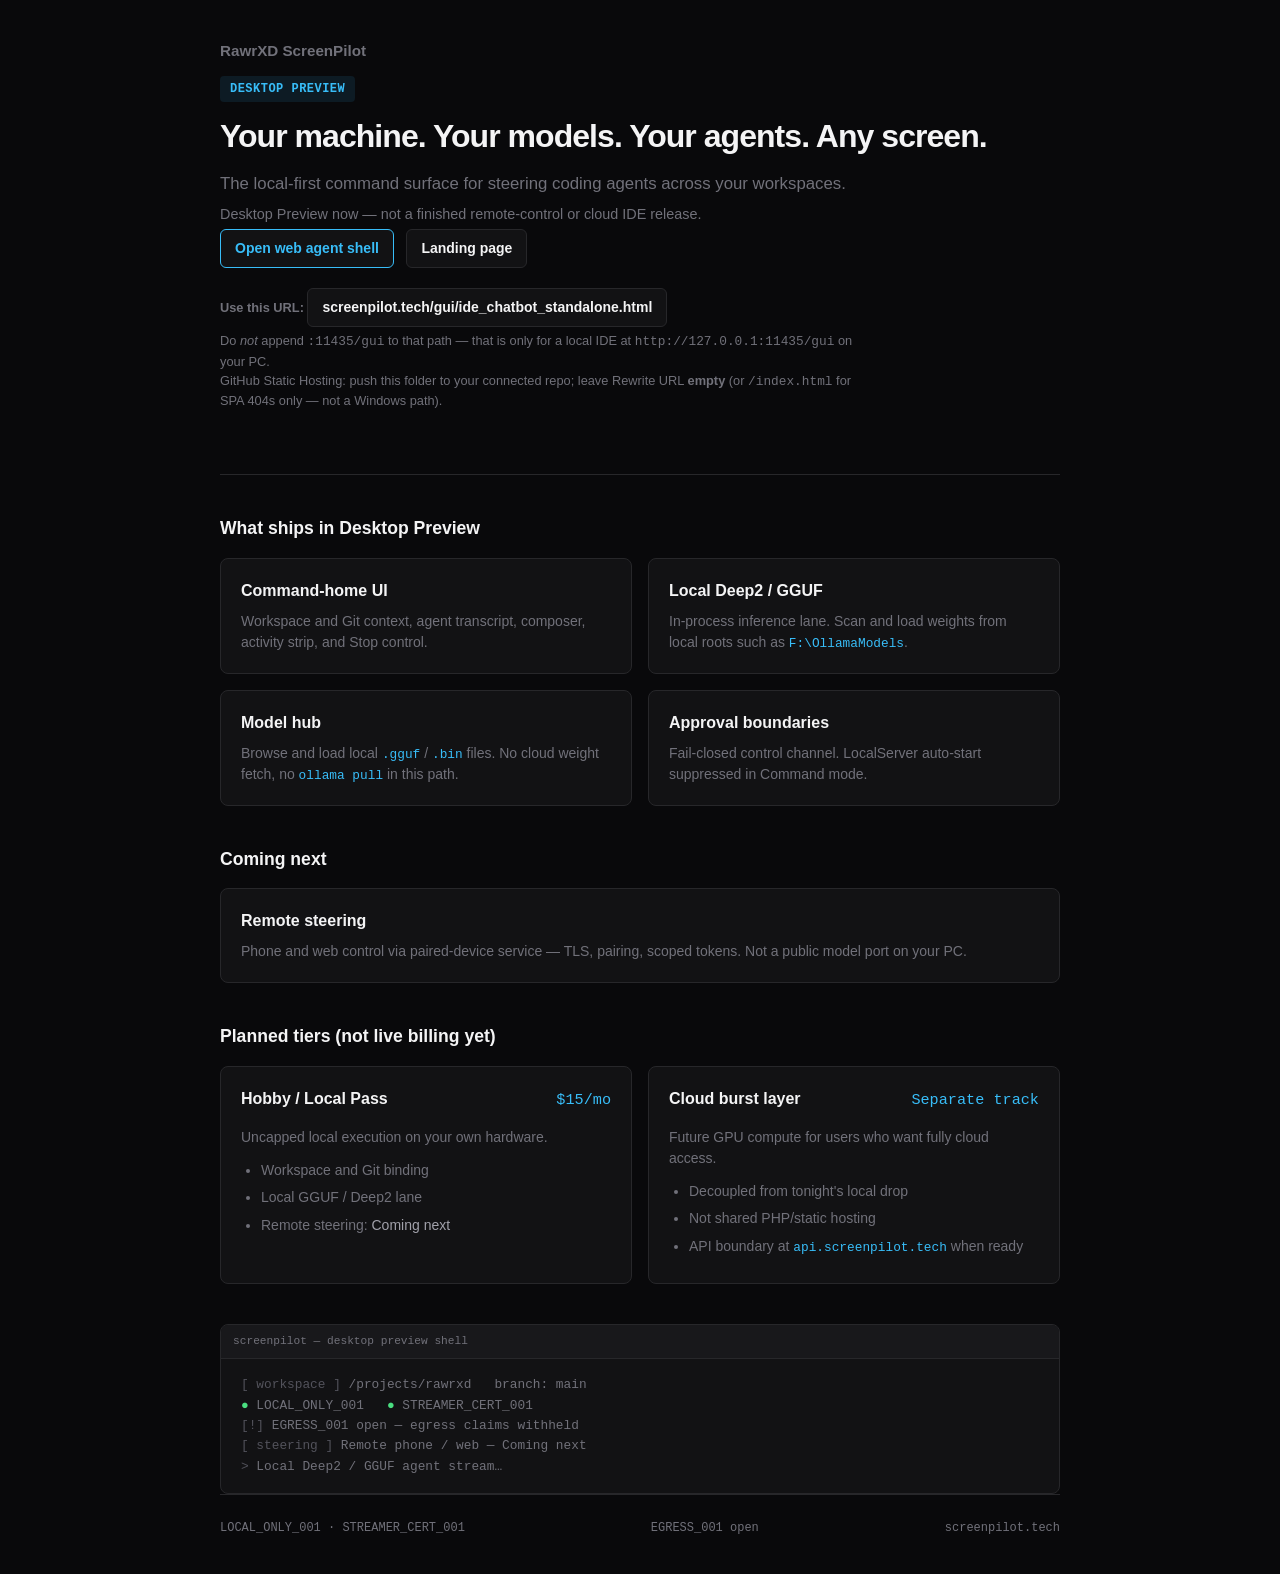
==== index.html @ 057614e7 "Publish ScreenPilot static site for Porkbun GitHub Connect. Includes landing page, gui redirect, hos" ====
<!DOCTYPE html>
<html lang="en">
<head>
    <meta charset="UTF-8">
    <meta name="viewport" content="width=device-width, initial-scale=1.0">
    <title>RawrXD ScreenPilot — Local-First Command Surface</title>
    <style>
        :root {
            --bg: #09090b;
            --surface: #121214;
            --border: #27272a;
            --text: #f4f4f5;
            --muted: #71717a;
            --accent: #38bdf8;
        }
        * { box-sizing: border-box; margin: 0; padding: 0; }
        body {
            background: var(--bg);
            color: var(--text);
            font-family: -apple-system, BlinkMacSystemFont, "Segoe UI", Roboto, sans-serif;
            line-height: 1.5;
            -webkit-font-smoothing: antialiased;
        }
        .container { max-width: 880px; margin: 0 auto; padding: 2.5rem 1.25rem; }
        header { border-bottom: 1px solid var(--border); padding-bottom: 1.5rem; margin-bottom: 2.5rem; }
        .badge {
            display: inline-block;
            background: rgba(56, 189, 248, 0.1);
            color: var(--accent);
            font-size: 0.75rem;
            font-weight: 600;
            padding: 0.25rem 0.625rem;
            border-radius: 4px;
            margin-bottom: 1rem;
            font-family: ui-monospace, monospace;
            letter-spacing: 0.04em;
        }
        .logo { font-size: 0.95rem; font-weight: 600; color: var(--muted); margin-bottom: 0.75rem; }
        h1 {
            font-size: 2rem;
            font-weight: 800;
            letter-spacing: -0.03em;
            line-height: 1.15;
            margin-bottom: 1rem;
        }
        .lead { color: var(--muted); font-size: 1.05rem; max-width: 640px; margin-bottom: 0.5rem; }
        .sub { color: var(--muted); font-size: 0.9rem; max-width: 640px; }
        h2 { font-size: 1.1rem; font-weight: 700; margin-bottom: 1rem; }
        .grid {
            display: grid;
            grid-template-columns: 1fr;
            gap: 1rem;
            margin-bottom: 2.5rem;
        }
        @media (min-width: 600px) { .grid.two { grid-template-columns: 1fr 1fr; } }
        .card {
            background: var(--surface);
            border: 1px solid var(--border);
            border-radius: 8px;
            padding: 1.25rem;
        }
        .card h3 { font-size: 1rem; margin-bottom: 0.5rem; }
        .card p, .card li { font-size: 0.875rem; color: var(--muted); }
        .card ul { margin: 0.75rem 0 0; padding-left: 1.25rem; }
        .card li { margin-bottom: 0.4rem; }
        .card code {
            font-family: ui-monospace, monospace;
            font-size: 0.8rem;
            color: var(--accent);
        }
        .tier-head {
            display: flex;
            justify-content: space-between;
            align-items: baseline;
            margin-bottom: 0.5rem;
        }
        .price { font-family: ui-monospace, monospace; color: var(--accent); font-size: 0.95rem; }
        .preview {
            background: var(--surface);
            border: 1px solid var(--border);
            border-radius: 8px;
            overflow: hidden;
            margin-top: 2rem;
        }
        .preview-bar {
            background: #18181b;
            border-bottom: 1px solid var(--border);
            padding: 0.5rem 0.75rem;
            font-family: ui-monospace, monospace;
            font-size: 0.7rem;
            color: var(--muted);
        }
        .preview-body {
            padding: 1rem 1.25rem;
            font-family: ui-monospace, monospace;
            font-size: 0.8rem;
            color: var(--muted);
            line-height: 1.6;
        }
        .preview-body .ok { color: #4ade80; }
        .preview-body .dim { color: #52525b; }
        footer {
            border-top: 1px solid var(--border);
            padding-top: 1.5rem;
            font-size: 0.75rem;
            color: var(--muted);
            font-family: ui-monospace, monospace;
            display: flex;
            flex-wrap: wrap;
            gap: 1rem;
            justify-content: space-between;
        }
        .withheld { color: #a1a1aa; font-style: normal; }
        .launch { margin-bottom: 2.5rem; }
        .launch a {
            display: inline-block;
            margin: 0.25rem 0.5rem 0.25rem 0;
            padding: 0.5rem 0.875rem;
            border-radius: 6px;
            font-size: 0.875rem;
            font-weight: 600;
            text-decoration: none;
            border: 1px solid var(--border);
            color: var(--text);
            background: var(--surface);
        }
        .launch a.primary { border-color: var(--accent); color: var(--accent); }
        .launch a:hover { border-color: var(--accent); }
        .launch-note { font-size: 0.8rem; color: var(--muted); margin-top: 0.75rem; max-width: 640px; }
    </style>
</head>
<body>
    <div class="container">
        <header>
            <div class="logo">RawrXD ScreenPilot</div>
            <span class="badge">DESKTOP PREVIEW</span>
            <h1>Your machine. Your models. Your agents. Any screen.</h1>
            <p class="lead">The local-first command surface for steering coding agents across your workspaces.</p>
            <p class="sub">Desktop Preview now — not a finished remote-control or cloud IDE release.</p>
            <div class="launch">
                <a class="primary" href="/gui/ide_chatbot_standalone.html">Open web agent shell</a>
                <a href="/">Landing page</a>
                <p class="launch-note"><strong>Use this URL:</strong> <a href="/gui/ide_chatbot_standalone.html">screenpilot.tech/gui/ide_chatbot_standalone.html</a><br>
                Do <em>not</em> append <code>:11435/gui</code> to that path — that is only for a local IDE at <code>http://127.0.0.1:11435/gui</code> on your PC.<br>
                GitHub Static Hosting: push this folder to your connected repo; leave Rewrite URL <strong>empty</strong> (or <code>/index.html</code> for SPA 404s only — not a Windows path).</p>
            </div>
        </header>

        <main>
            <h2>What ships in Desktop Preview</h2>
            <div class="grid two">
                <div class="card">
                    <h3>Command-home UI</h3>
                    <p>Workspace and Git context, agent transcript, composer, activity strip, and Stop control.</p>
                </div>
                <div class="card">
                    <h3>Local Deep2 / GGUF</h3>
                    <p>In-process inference lane. Scan and load weights from local roots such as <code>F:\OllamaModels</code>.</p>
                </div>
                <div class="card">
                    <h3>Model hub</h3>
                    <p>Browse and load local <code>.gguf</code> / <code>.bin</code> files. No cloud weight fetch, no <code>ollama pull</code> in this path.</p>
                </div>
                <div class="card">
                    <h3>Approval boundaries</h3>
                    <p>Fail-closed control channel. LocalServer auto-start suppressed in Command mode.</p>
                </div>
            </div>

            <h2>Coming next</h2>
            <div class="grid">
                <div class="card">
                    <h3>Remote steering</h3>
                    <p>Phone and web control via paired-device service — TLS, pairing, scoped tokens. Not a public model port on your PC.</p>
                </div>
            </div>

            <h2>Planned tiers (not live billing yet)</h2>
            <div class="grid two">
                <div class="card">
                    <div class="tier-head">
                        <h3>Hobby / Local Pass</h3>
                        <span class="price">$15/mo</span>
                    </div>
                    <p>Uncapped local execution on your own hardware.</p>
                    <ul>
                        <li>Workspace and Git binding</li>
                        <li>Local GGUF / Deep2 lane</li>
                        <li>Remote steering: <span class="withheld">Coming next</span></li>
                    </ul>
                </div>
                <div class="card">
                    <div class="tier-head">
                        <h3>Cloud burst layer</h3>
                        <span class="price">Separate track</span>
                    </div>
                    <p>Future GPU compute for users who want fully cloud access.</p>
                    <ul>
                        <li>Decoupled from tonight's local drop</li>
                        <li>Not shared PHP/static hosting</li>
                        <li>API boundary at <code>api.screenpilot.tech</code> when ready</li>
                    </ul>
                </div>
            </div>

            <div class="preview">
                <div class="preview-bar">screenpilot — desktop preview shell</div>
                <div class="preview-body">
                    <span class="dim">[ workspace ]</span> /projects/rawrxd &nbsp; branch: main<br>
                    <span class="ok">●</span> LOCAL_ONLY_001 &nbsp; <span class="ok">●</span> STREAMER_CERT_001<br>
                    <span class="dim">[!]</span> EGRESS_001 open — egress claims withheld<br>
                    <span class="dim">[ steering ]</span> Remote phone / web — Coming next<br>
                    <span class="dim">&gt;</span> Local Deep2 / GGUF agent stream…
                </div>
            </div>
        </main>

        <footer>
            <span>LOCAL_ONLY_001 · STREAMER_CERT_001</span>
            <span>EGRESS_001 open</span>
            <span>screenpilot.tech</span>
        </footer>
    </div>
</body>
</html>
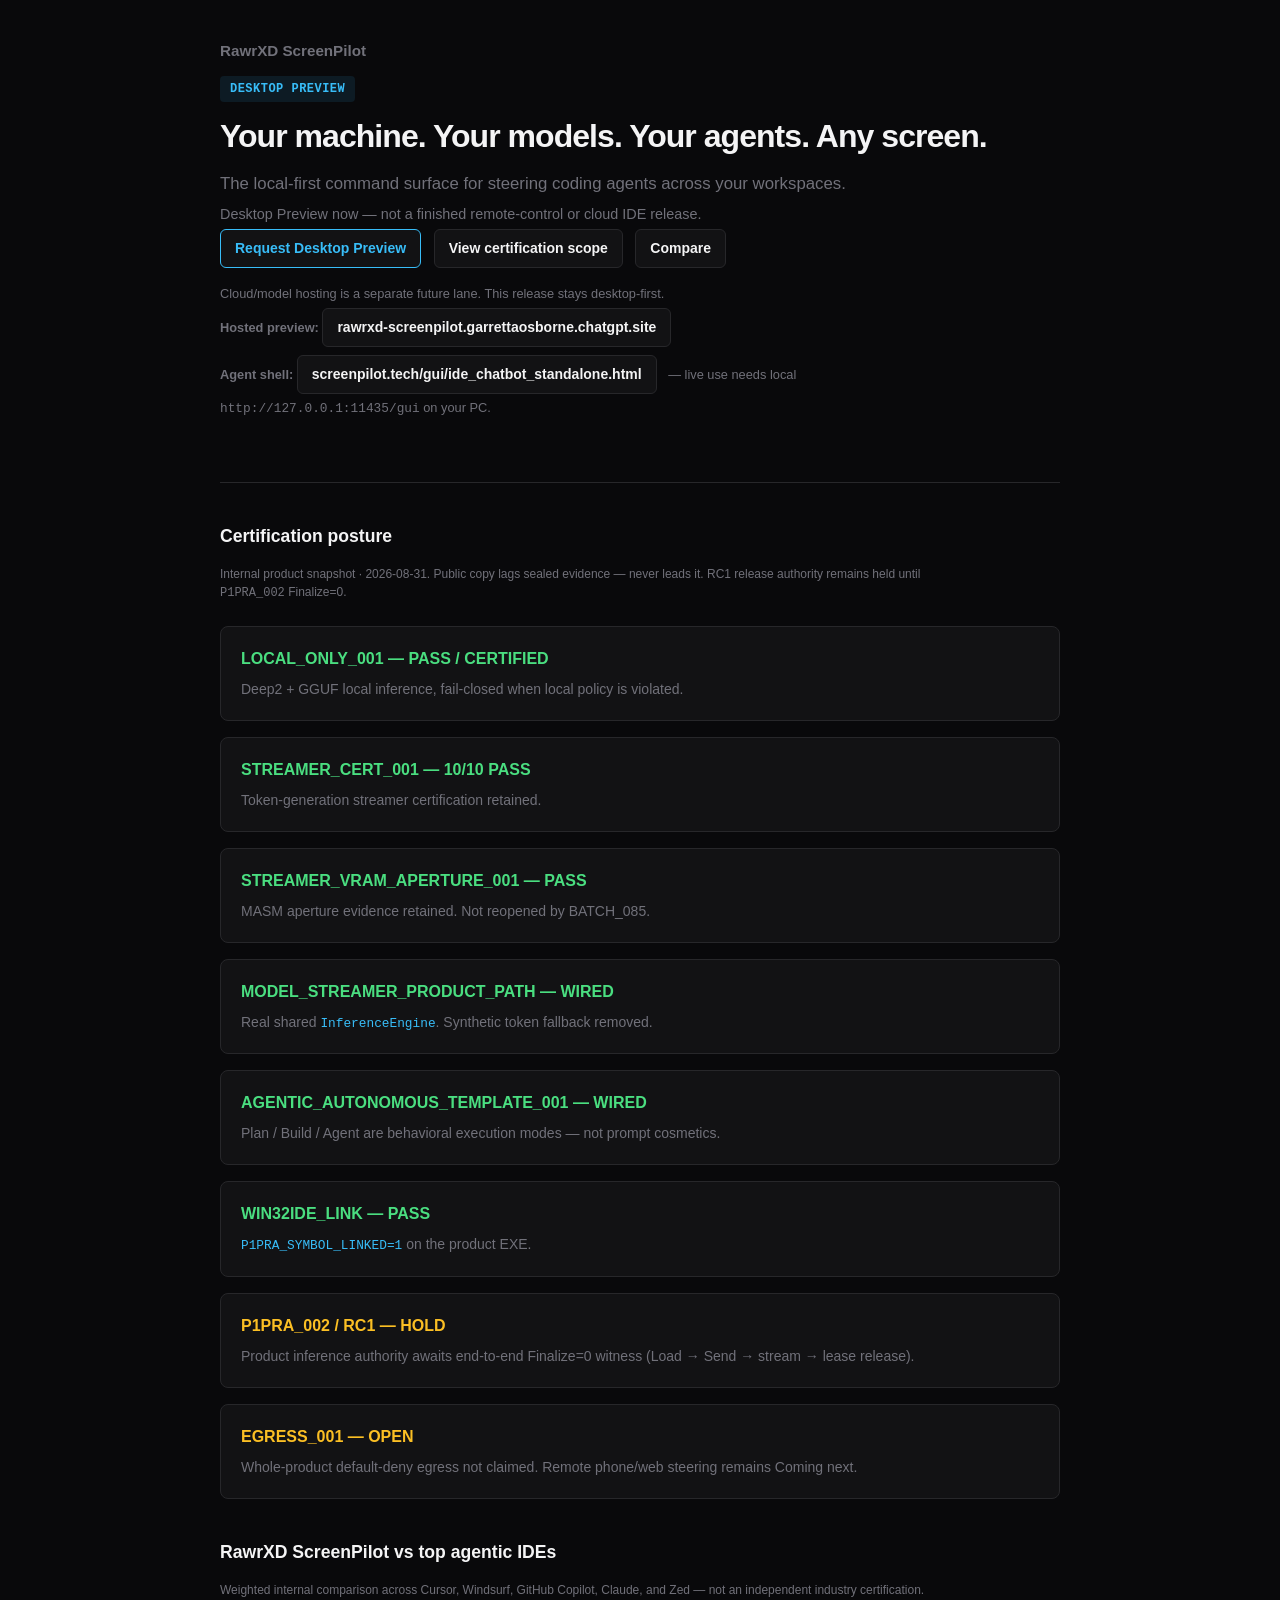
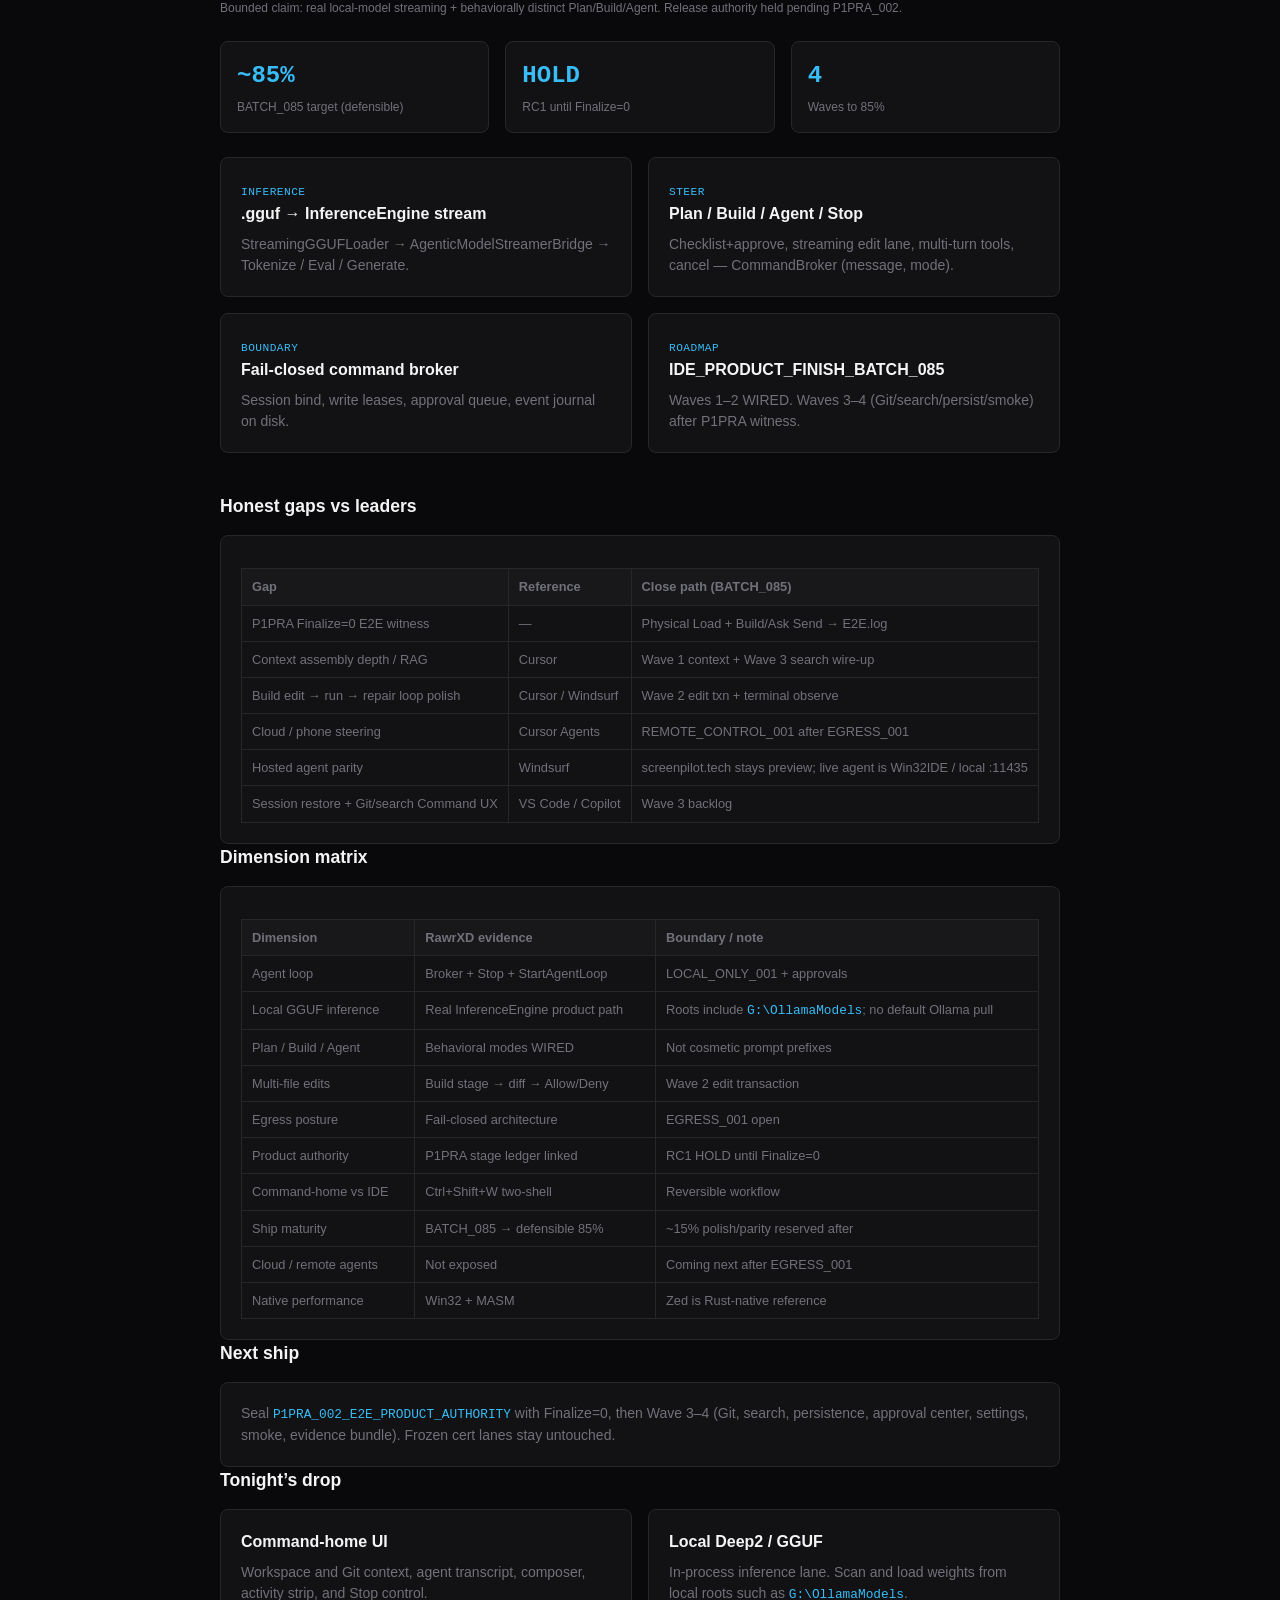
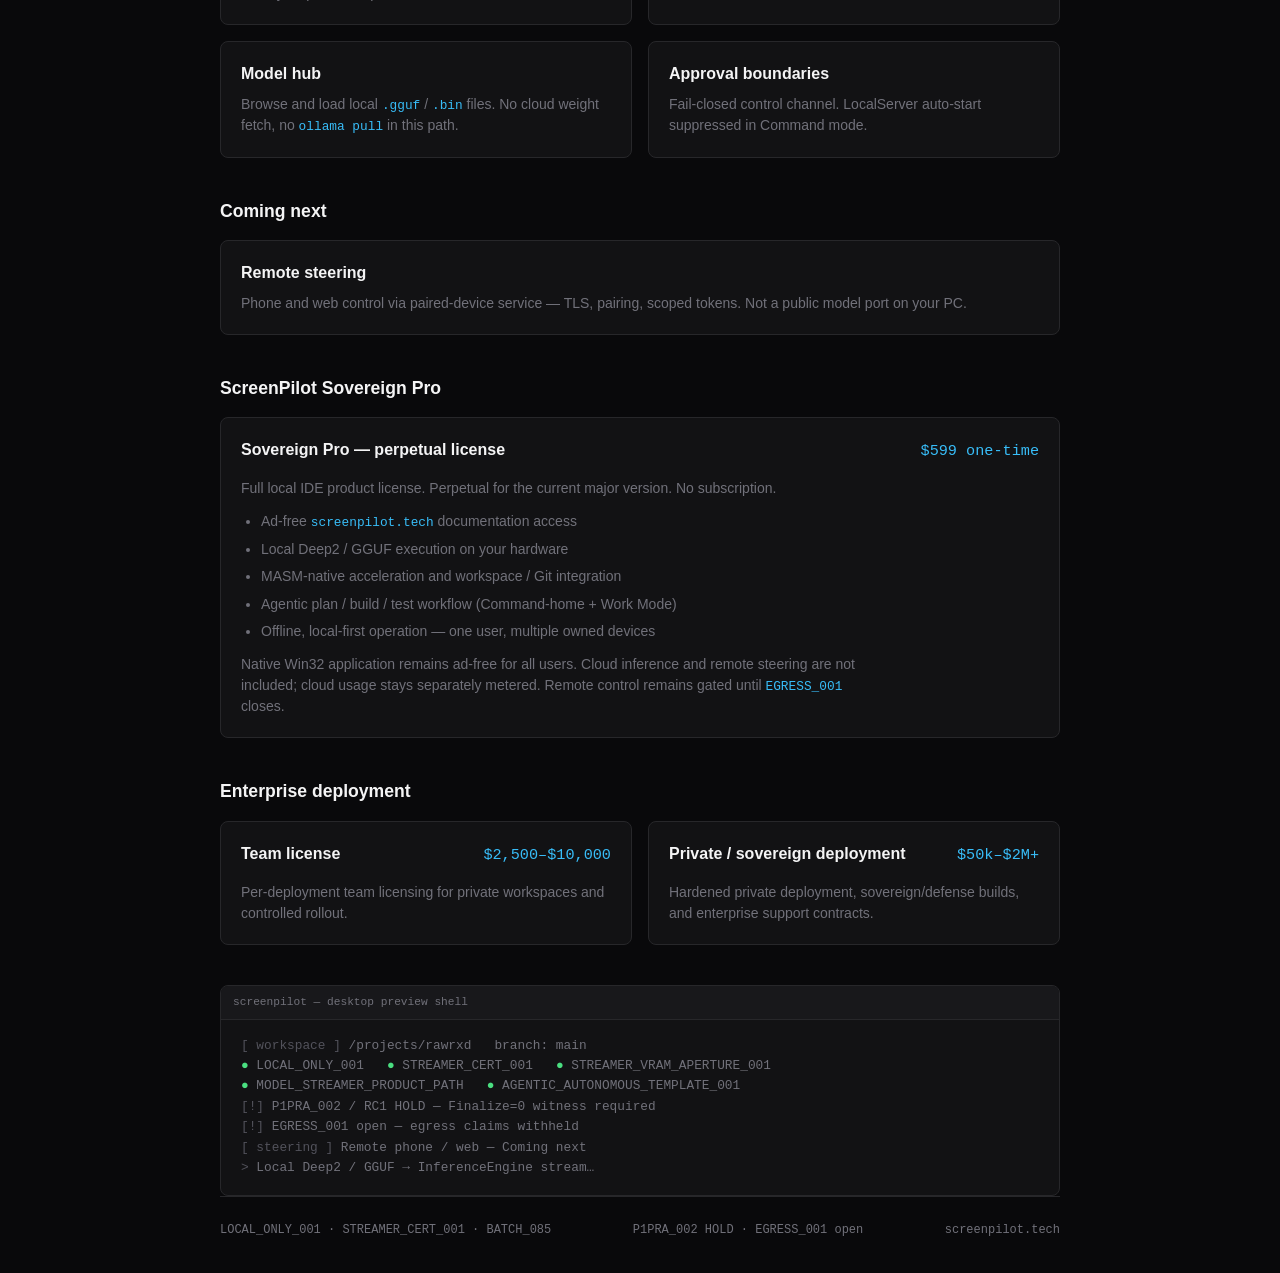
==== commit 77bb60c3: "Refresh landing for BATCH_085 disposition and honest RC1 hold. Co-authored-by: Cursor <cursoragent@c" ====
--- a/index.html
+++ b/index.html
@@ -127,6 +127,29 @@
         .launch a.primary { border-color: var(--accent); color: var(--accent); }
         .launch a:hover { border-color: var(--accent); }
         .launch-note { font-size: 0.8rem; color: var(--muted); margin-top: 0.75rem; max-width: 640px; }
+        .stat-row { display: flex; flex-wrap: wrap; gap: 1rem; margin-bottom: 1.5rem; }
+        .stat {
+            flex: 1 1 140px;
+            background: var(--surface);
+            border: 1px solid var(--border);
+            border-radius: 8px;
+            padding: 1rem;
+        }
+        .stat .value { font-size: 1.5rem; font-weight: 800; color: var(--accent); font-family: ui-monospace, monospace; }
+        .stat .label { font-size: 0.75rem; color: var(--muted); margin-top: 0.25rem; }
+        .cert-pass { color: #4ade80; }
+        .cert-open { color: #fbbf24; }
+        table.matrix { width: 100%; border-collapse: collapse; font-size: 0.8rem; margin-top: 0.75rem; }
+        table.matrix th, table.matrix td {
+            border: 1px solid var(--border);
+            padding: 0.5rem 0.625rem;
+            text-align: left;
+            vertical-align: top;
+        }
+        table.matrix th { background: #18181b; color: var(--muted); font-weight: 600; }
+        table.matrix td { color: var(--muted); }
+        .disclaimer { font-size: 0.75rem; color: var(--muted); margin: 0.75rem 0 1.5rem; max-width: 720px; }
+        .tag { font-family: ui-monospace, monospace; font-size: 0.7rem; color: var(--accent); letter-spacing: 0.04em; }
     </style>
 </head>
 <body>
@@ -138,16 +161,123 @@
             <p class="lead">The local-first command surface for steering coding agents across your workspaces.</p>
             <p class="sub">Desktop Preview now — not a finished remote-control or cloud IDE release.</p>
             <div class="launch">
-                <a class="primary" href="/gui/ide_chatbot_standalone.html">Open web agent shell</a>
-                <a href="/">Landing page</a>
-                <p class="launch-note"><strong>Use this URL:</strong> <a href="/gui/ide_chatbot_standalone.html">screenpilot.tech/gui/ide_chatbot_standalone.html</a><br>
-                Do <em>not</em> append <code>:11435/gui</code> to that path — that is only for a local IDE at <code>http://127.0.0.1:11435/gui</code> on your PC.<br>
-                GitHub Static Hosting: push this folder to your connected repo; leave Rewrite URL <strong>empty</strong> (or <code>/index.html</code> for SPA 404s only — not a Windows path).</p>
+                <a class="primary" href="/gui/ide_chatbot_standalone.html">Request Desktop Preview</a>
+                <a href="#certification">View certification scope</a>
+                <a href="#compare">Compare</a>
+                <p class="launch-note">Cloud/model hosting is a separate future lane. This release stays desktop-first.<br>
+                <strong>Hosted preview:</strong> <a href="https://rawrxd-screenpilot.garrettaosborne.chatgpt.site" rel="noopener noreferrer">rawrxd-screenpilot.garrettaosborne.chatgpt.site</a><br>
+                <strong>Agent shell:</strong> <a href="/gui/ide_chatbot_standalone.html">screenpilot.tech/gui/ide_chatbot_standalone.html</a> — live use needs local <code>http://127.0.0.1:11435/gui</code> on your PC.</p>
             </div>
         </header>
 
         <main>
-            <h2>What ships in Desktop Preview</h2>
+            <h2 id="certification">Certification posture</h2>
+            <p class="disclaimer">Internal product snapshot · 2026-08-31. Public copy lags sealed evidence — never leads it. RC1 release authority remains held until <code>P1PRA_002</code> Finalize=0.</p>
+            <div class="grid">
+                <div class="card">
+                    <h3 class="cert-pass">LOCAL_ONLY_001 — PASS / CERTIFIED</h3>
+                    <p>Deep2 + GGUF local inference, fail-closed when local policy is violated.</p>
+                </div>
+                <div class="card">
+                    <h3 class="cert-pass">STREAMER_CERT_001 — 10/10 PASS</h3>
+                    <p>Token-generation streamer certification retained.</p>
+                </div>
+                <div class="card">
+                    <h3 class="cert-pass">STREAMER_VRAM_APERTURE_001 — PASS</h3>
+                    <p>MASM aperture evidence retained. Not reopened by BATCH_085.</p>
+                </div>
+                <div class="card">
+                    <h3 class="cert-pass">MODEL_STREAMER_PRODUCT_PATH — WIRED</h3>
+                    <p>Real shared <code>InferenceEngine</code>. Synthetic token fallback removed.</p>
+                </div>
+                <div class="card">
+                    <h3 class="cert-pass">AGENTIC_AUTONOMOUS_TEMPLATE_001 — WIRED</h3>
+                    <p>Plan / Build / Agent are behavioral execution modes — not prompt cosmetics.</p>
+                </div>
+                <div class="card">
+                    <h3 class="cert-pass">WIN32IDE_LINK — PASS</h3>
+                    <p><code>P1PRA_SYMBOL_LINKED=1</code> on the product EXE.</p>
+                </div>
+                <div class="card">
+                    <h3 class="cert-open">P1PRA_002 / RC1 — HOLD</h3>
+                    <p>Product inference authority awaits end-to-end Finalize=0 witness (Load → Send → stream → lease release).</p>
+                </div>
+                <div class="card">
+                    <h3 class="cert-open">EGRESS_001 — OPEN</h3>
+                    <p>Whole-product default-deny egress not claimed. Remote phone/web steering remains Coming next.</p>
+                </div>
+            </div>
+
+            <h2 id="compare">RawrXD ScreenPilot vs top agentic IDEs</h2>
+            <p class="disclaimer">Weighted internal comparison across Cursor, Windsurf, GitHub Copilot, Claude, and Zed — not an independent industry certification. Bounded claim: real local-model streaming + behaviorally distinct Plan/Build/Agent. Release authority held pending P1PRA_002.</p>
+            <div class="stat-row">
+                <div class="stat"><div class="value">~85%</div><div class="label">BATCH_085 target (defensible)</div></div>
+                <div class="stat"><div class="value">HOLD</div><div class="label">RC1 until Finalize=0</div></div>
+                <div class="stat"><div class="value">4</div><div class="label">Waves to 85%</div></div>
+            </div>
+            <div class="grid two">
+                <div class="card">
+                    <span class="tag">INFERENCE</span>
+                    <h3>.gguf → InferenceEngine stream</h3>
+                    <p>StreamingGGUFLoader → AgenticModelStreamerBridge → Tokenize / Eval / Generate.</p>
+                </div>
+                <div class="card">
+                    <span class="tag">STEER</span>
+                    <h3>Plan / Build / Agent / Stop</h3>
+                    <p>Checklist+approve, streaming edit lane, multi-turn tools, cancel — CommandBroker (message, mode).</p>
+                </div>
+                <div class="card">
+                    <span class="tag">BOUNDARY</span>
+                    <h3>Fail-closed command broker</h3>
+                    <p>Session bind, write leases, approval queue, event journal on disk.</p>
+                </div>
+                <div class="card">
+                    <span class="tag">ROADMAP</span>
+                    <h3>IDE_PRODUCT_FINISH_BATCH_085</h3>
+                    <p>Waves 1–2 WIRED. Waves 3–4 (Git/search/persist/smoke) after P1PRA witness.</p>
+                </div>
+            </div>
+
+            <h2>Honest gaps vs leaders</h2>
+            <div class="card">
+                <table class="matrix">
+                    <thead><tr><th>Gap</th><th>Reference</th><th>Close path (BATCH_085)</th></tr></thead>
+                    <tbody>
+                        <tr><td>P1PRA Finalize=0 E2E witness</td><td>—</td><td>Physical Load + Build/Ask Send → E2E.log</td></tr>
+                        <tr><td>Context assembly depth / RAG</td><td>Cursor</td><td>Wave 1 context + Wave 3 search wire-up</td></tr>
+                        <tr><td>Build edit → run → repair loop polish</td><td>Cursor / Windsurf</td><td>Wave 2 edit txn + terminal observe</td></tr>
+                        <tr><td>Cloud / phone steering</td><td>Cursor Agents</td><td>REMOTE_CONTROL_001 after EGRESS_001</td></tr>
+                        <tr><td>Hosted agent parity</td><td>Windsurf</td><td>screenpilot.tech stays preview; live agent is Win32IDE / local :11435</td></tr>
+                        <tr><td>Session restore + Git/search Command UX</td><td>VS Code / Copilot</td><td>Wave 3 backlog</td></tr>
+                    </tbody>
+                </table>
+            </div>
+
+            <h2>Dimension matrix</h2>
+            <div class="card">
+                <table class="matrix">
+                    <thead><tr><th>Dimension</th><th>RawrXD evidence</th><th>Boundary / note</th></tr></thead>
+                    <tbody>
+                        <tr><td>Agent loop</td><td>Broker + Stop + StartAgentLoop</td><td>LOCAL_ONLY_001 + approvals</td></tr>
+                        <tr><td>Local GGUF inference</td><td>Real InferenceEngine product path</td><td>Roots include <code>G:\OllamaModels</code>; no default Ollama pull</td></tr>
+                        <tr><td>Plan / Build / Agent</td><td>Behavioral modes WIRED</td><td>Not cosmetic prompt prefixes</td></tr>
+                        <tr><td>Multi-file edits</td><td>Build stage → diff → Allow/Deny</td><td>Wave 2 edit transaction</td></tr>
+                        <tr><td>Egress posture</td><td>Fail-closed architecture</td><td>EGRESS_001 open</td></tr>
+                        <tr><td>Product authority</td><td>P1PRA stage ledger linked</td><td>RC1 HOLD until Finalize=0</td></tr>
+                        <tr><td>Command-home vs IDE</td><td>Ctrl+Shift+W two-shell</td><td>Reversible workflow</td></tr>
+                        <tr><td>Ship maturity</td><td>BATCH_085 → defensible 85%</td><td>~15% polish/parity reserved after</td></tr>
+                        <tr><td>Cloud / remote agents</td><td>Not exposed</td><td>Coming next after EGRESS_001</td></tr>
+                        <tr><td>Native performance</td><td>Win32 + MASM</td><td>Zed is Rust-native reference</td></tr>
+                    </tbody>
+                </table>
+            </div>
+
+            <h2>Next ship</h2>
+            <div class="card">
+                <p>Seal <code>P1PRA_002_E2E_PRODUCT_AUTHORITY</code> with Finalize=0, then Wave 3–4 (Git, search, persistence, approval center, settings, smoke, evidence bundle). Frozen cert lanes stay untouched.</p>
+            </div>
+
+            <h2>Tonight’s drop</h2>
             <div class="grid two">
                 <div class="card">
                     <h3>Command-home UI</h3>
@@ -155,7 +285,7 @@
                 </div>
                 <div class="card">
                     <h3>Local Deep2 / GGUF</h3>
-                    <p>In-process inference lane. Scan and load weights from local roots such as <code>F:\OllamaModels</code>.</p>
+                    <p>In-process inference lane. Scan and load weights from local roots such as <code>G:\OllamaModels</code>.</p>
                 </div>
                 <div class="card">
                     <h3>Model hub</h3>
@@ -175,31 +305,40 @@
                 </div>
             </div>
 
-            <h2>Planned tiers (not live billing yet)</h2>
+            <h2>ScreenPilot Sovereign Pro</h2>
+            <div class="grid">
+                <div class="card">
+                    <div class="tier-head">
+                        <h3>Sovereign Pro — perpetual license</h3>
+                        <span class="price">$599 one-time</span>
+                    </div>
+                    <p>Full local IDE product license. Perpetual for the current major version. No subscription.</p>
+                    <ul>
+                        <li>Ad-free <code>screenpilot.tech</code> documentation access</li>
+                        <li>Local Deep2 / GGUF execution on your hardware</li>
+                        <li>MASM-native acceleration and workspace / Git integration</li>
+                        <li>Agentic plan / build / test workflow (Command-home + Work Mode)</li>
+                        <li>Offline, local-first operation — one user, multiple owned devices</li>
+                    </ul>
+                    <p class="sub" style="margin-top:0.75rem;">Native Win32 application remains ad-free for all users. Cloud inference and remote steering are not included; cloud usage stays separately metered. Remote control remains gated until <code>EGRESS_001</code> closes.</p>
+                </div>
+            </div>
+
+            <h2>Enterprise deployment</h2>
             <div class="grid two">
                 <div class="card">
                     <div class="tier-head">
-                        <h3>Hobby / Local Pass</h3>
-                        <span class="price">$15/mo</span>
+                        <h3>Team license</h3>
+                        <span class="price">$2,500–$10,000</span>
                     </div>
-                    <p>Uncapped local execution on your own hardware.</p>
-                    <ul>
-                        <li>Workspace and Git binding</li>
-                        <li>Local GGUF / Deep2 lane</li>
-                        <li>Remote steering: <span class="withheld">Coming next</span></li>
-                    </ul>
+                    <p>Per-deployment team licensing for private workspaces and controlled rollout.</p>
                 </div>
                 <div class="card">
                     <div class="tier-head">
-                        <h3>Cloud burst layer</h3>
-                        <span class="price">Separate track</span>
+                        <h3>Private / sovereign deployment</h3>
+                        <span class="price">$50k–$2M+</span>
                     </div>
-                    <p>Future GPU compute for users who want fully cloud access.</p>
-                    <ul>
-                        <li>Decoupled from tonight's local drop</li>
-                        <li>Not shared PHP/static hosting</li>
-                        <li>API boundary at <code>api.screenpilot.tech</code> when ready</li>
-                    </ul>
+                    <p>Hardened private deployment, sovereign/defense builds, and enterprise support contracts.</p>
                 </div>
             </div>
 
@@ -207,17 +346,19 @@
                 <div class="preview-bar">screenpilot — desktop preview shell</div>
                 <div class="preview-body">
                     <span class="dim">[ workspace ]</span> /projects/rawrxd &nbsp; branch: main<br>
-                    <span class="ok">●</span> LOCAL_ONLY_001 &nbsp; <span class="ok">●</span> STREAMER_CERT_001<br>
+                    <span class="ok">●</span> LOCAL_ONLY_001 &nbsp; <span class="ok">●</span> STREAMER_CERT_001 &nbsp; <span class="ok">●</span> STREAMER_VRAM_APERTURE_001<br>
+                    <span class="ok">●</span> MODEL_STREAMER_PRODUCT_PATH &nbsp; <span class="ok">●</span> AGENTIC_AUTONOMOUS_TEMPLATE_001<br>
+                    <span class="dim">[!]</span> P1PRA_002 / RC1 HOLD — Finalize=0 witness required<br>
                     <span class="dim">[!]</span> EGRESS_001 open — egress claims withheld<br>
                     <span class="dim">[ steering ]</span> Remote phone / web — Coming next<br>
-                    <span class="dim">&gt;</span> Local Deep2 / GGUF agent stream…
+                    <span class="dim">&gt;</span> Local Deep2 / GGUF → InferenceEngine stream…
                 </div>
             </div>
         </main>
 
         <footer>
-            <span>LOCAL_ONLY_001 · STREAMER_CERT_001</span>
-            <span>EGRESS_001 open</span>
+            <span>LOCAL_ONLY_001 · STREAMER_CERT_001 · BATCH_085</span>
+            <span>P1PRA_002 HOLD · EGRESS_001 open</span>
             <span>screenpilot.tech</span>
         </footer>
     </div>
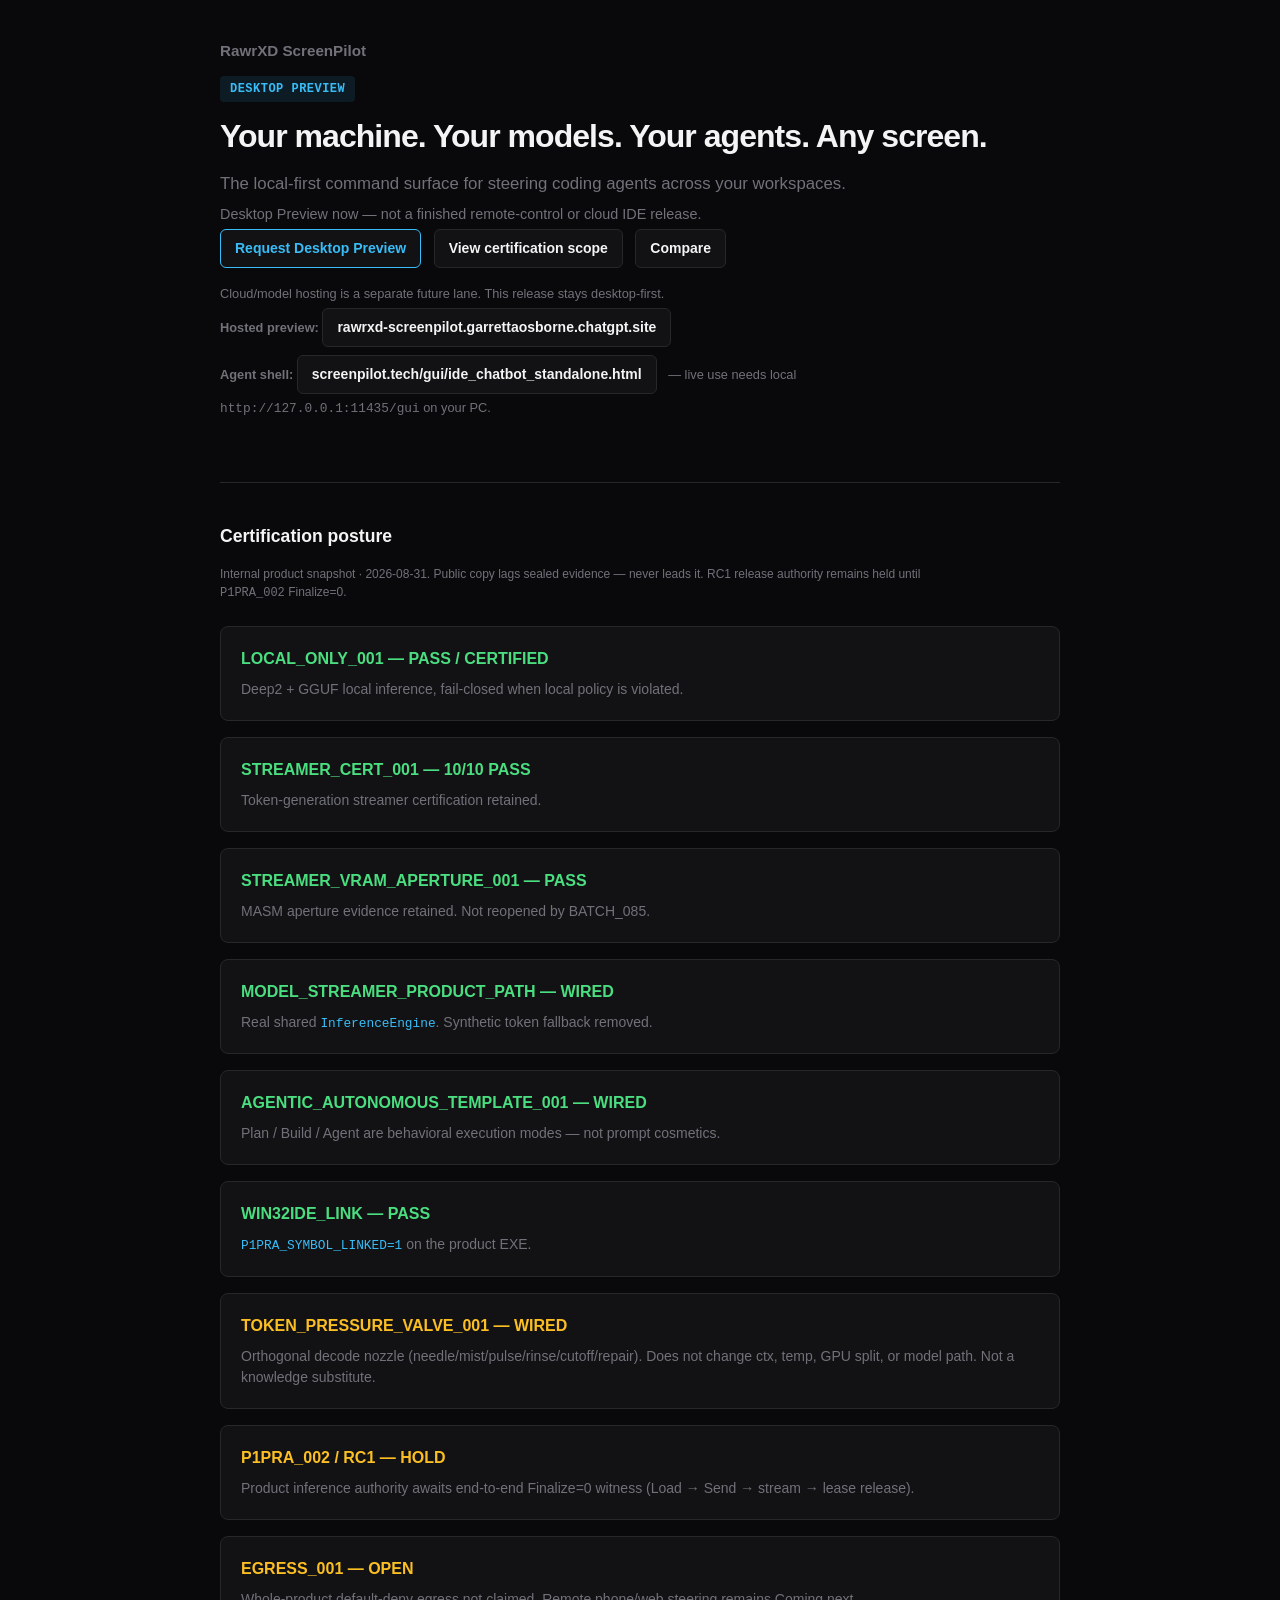
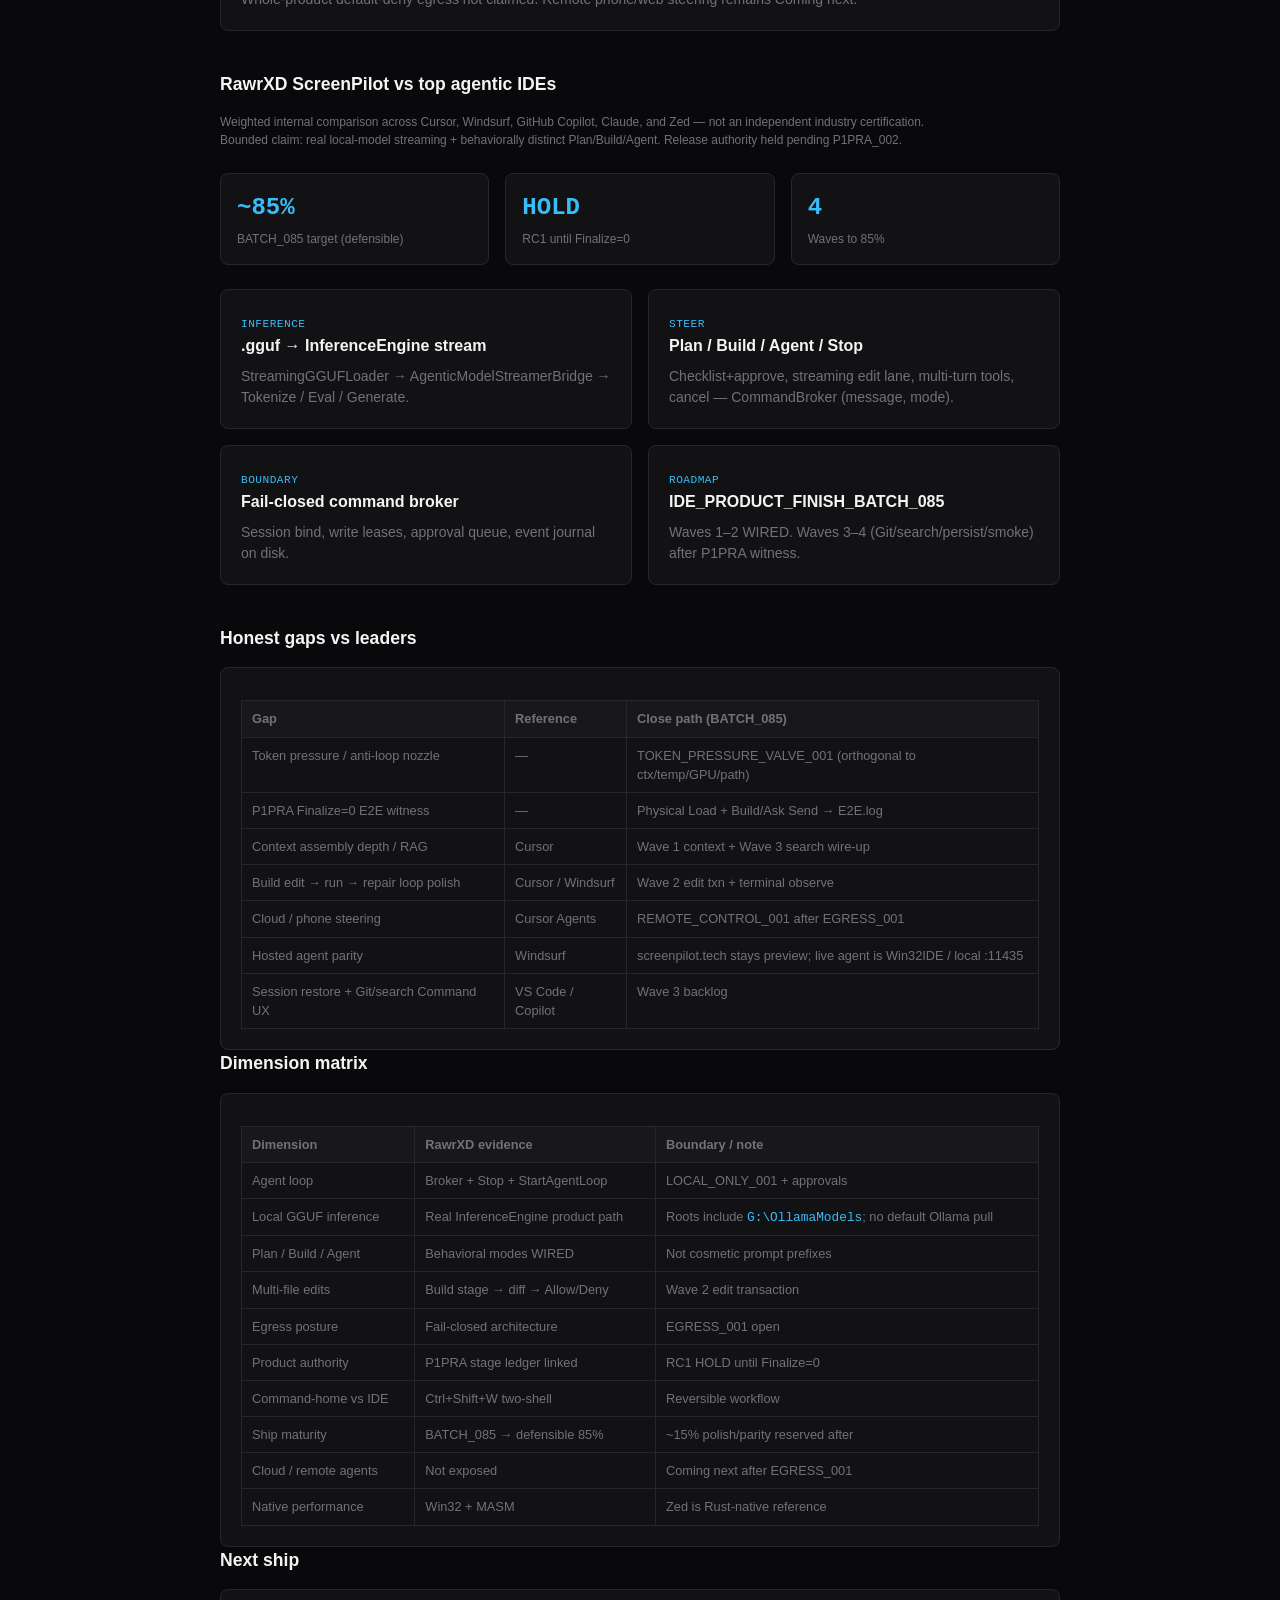
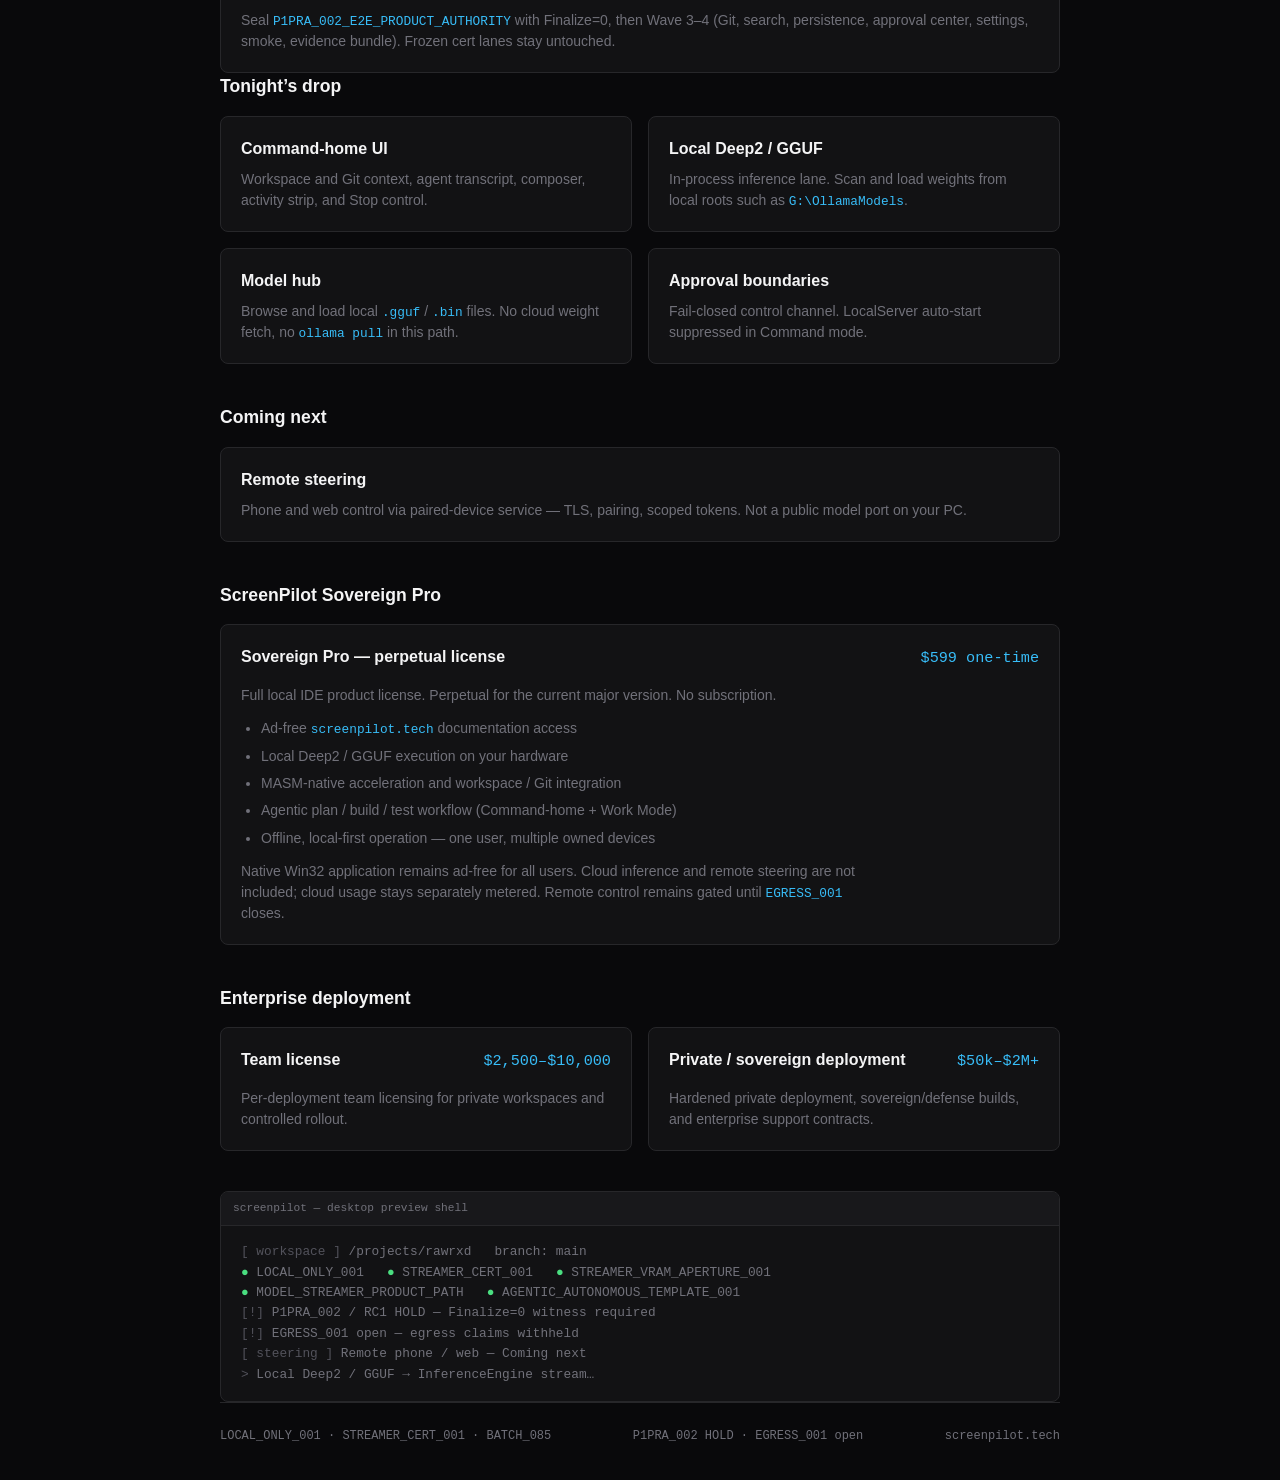
==== commit b54e2a48: "Document TOKEN_PRESSURE_VALVE_001 as orthogonal decode nozzle. Co-authored-by: Cursor <cursoragent@c" ====
--- a/index.html
+++ b/index.html
@@ -199,6 +199,10 @@
                     <p><code>P1PRA_SYMBOL_LINKED=1</code> on the product EXE.</p>
                 </div>
                 <div class="card">
+                    <h3 class="cert-open">TOKEN_PRESSURE_VALVE_001 — WIRED</h3>
+                    <p>Orthogonal decode nozzle (needle/mist/pulse/rinse/cutoff/repair). Does not change ctx, temp, GPU split, or model path. Not a knowledge substitute.</p>
+                </div>
+                <div class="card">
                     <h3 class="cert-open">P1PRA_002 / RC1 — HOLD</h3>
                     <p>Product inference authority awaits end-to-end Finalize=0 witness (Load → Send → stream → lease release).</p>
                 </div>
@@ -243,6 +247,7 @@
                 <table class="matrix">
                     <thead><tr><th>Gap</th><th>Reference</th><th>Close path (BATCH_085)</th></tr></thead>
                     <tbody>
+                        <tr><td>Token pressure / anti-loop nozzle</td><td>—</td><td>TOKEN_PRESSURE_VALVE_001 (orthogonal to ctx/temp/GPU/path)</td></tr>
                         <tr><td>P1PRA Finalize=0 E2E witness</td><td>—</td><td>Physical Load + Build/Ask Send → E2E.log</td></tr>
                         <tr><td>Context assembly depth / RAG</td><td>Cursor</td><td>Wave 1 context + Wave 3 search wire-up</td></tr>
                         <tr><td>Build edit → run → repair loop polish</td><td>Cursor / Windsurf</td><td>Wave 2 edit txn + terminal observe</td></tr>
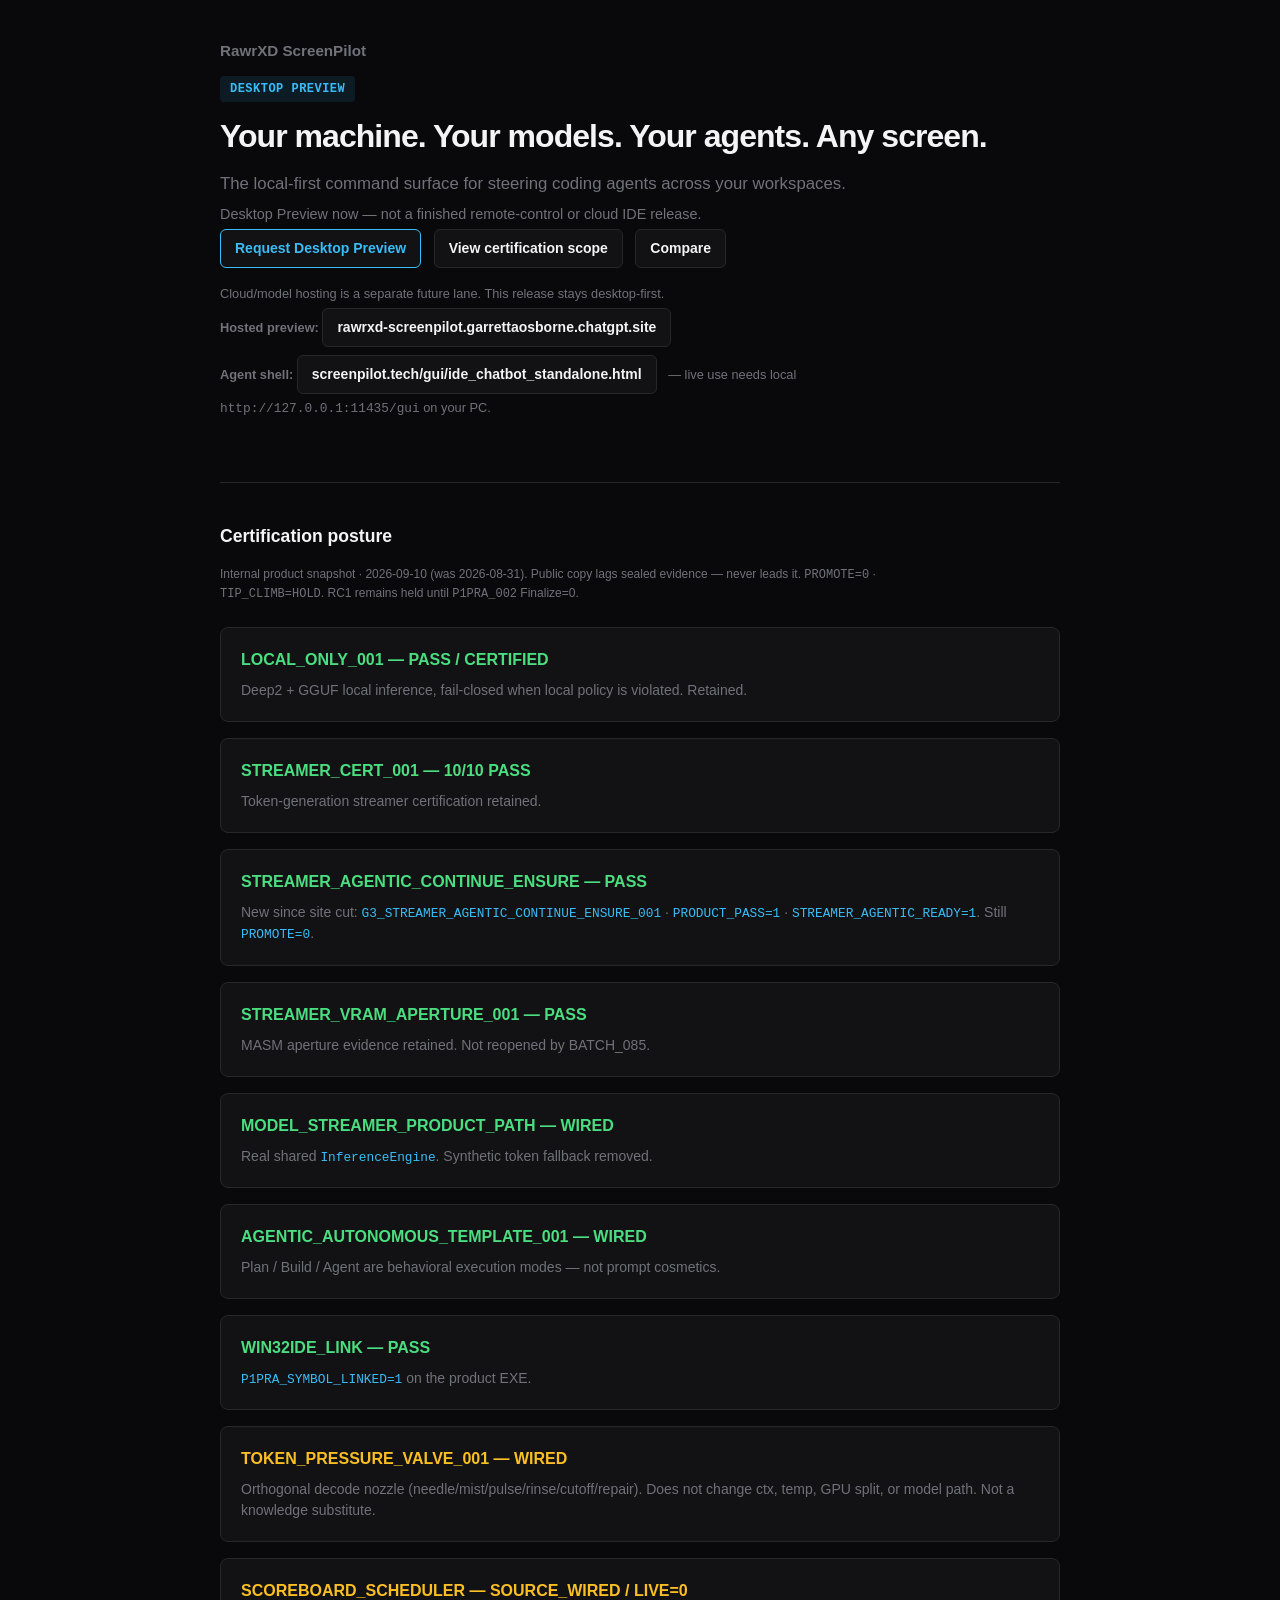
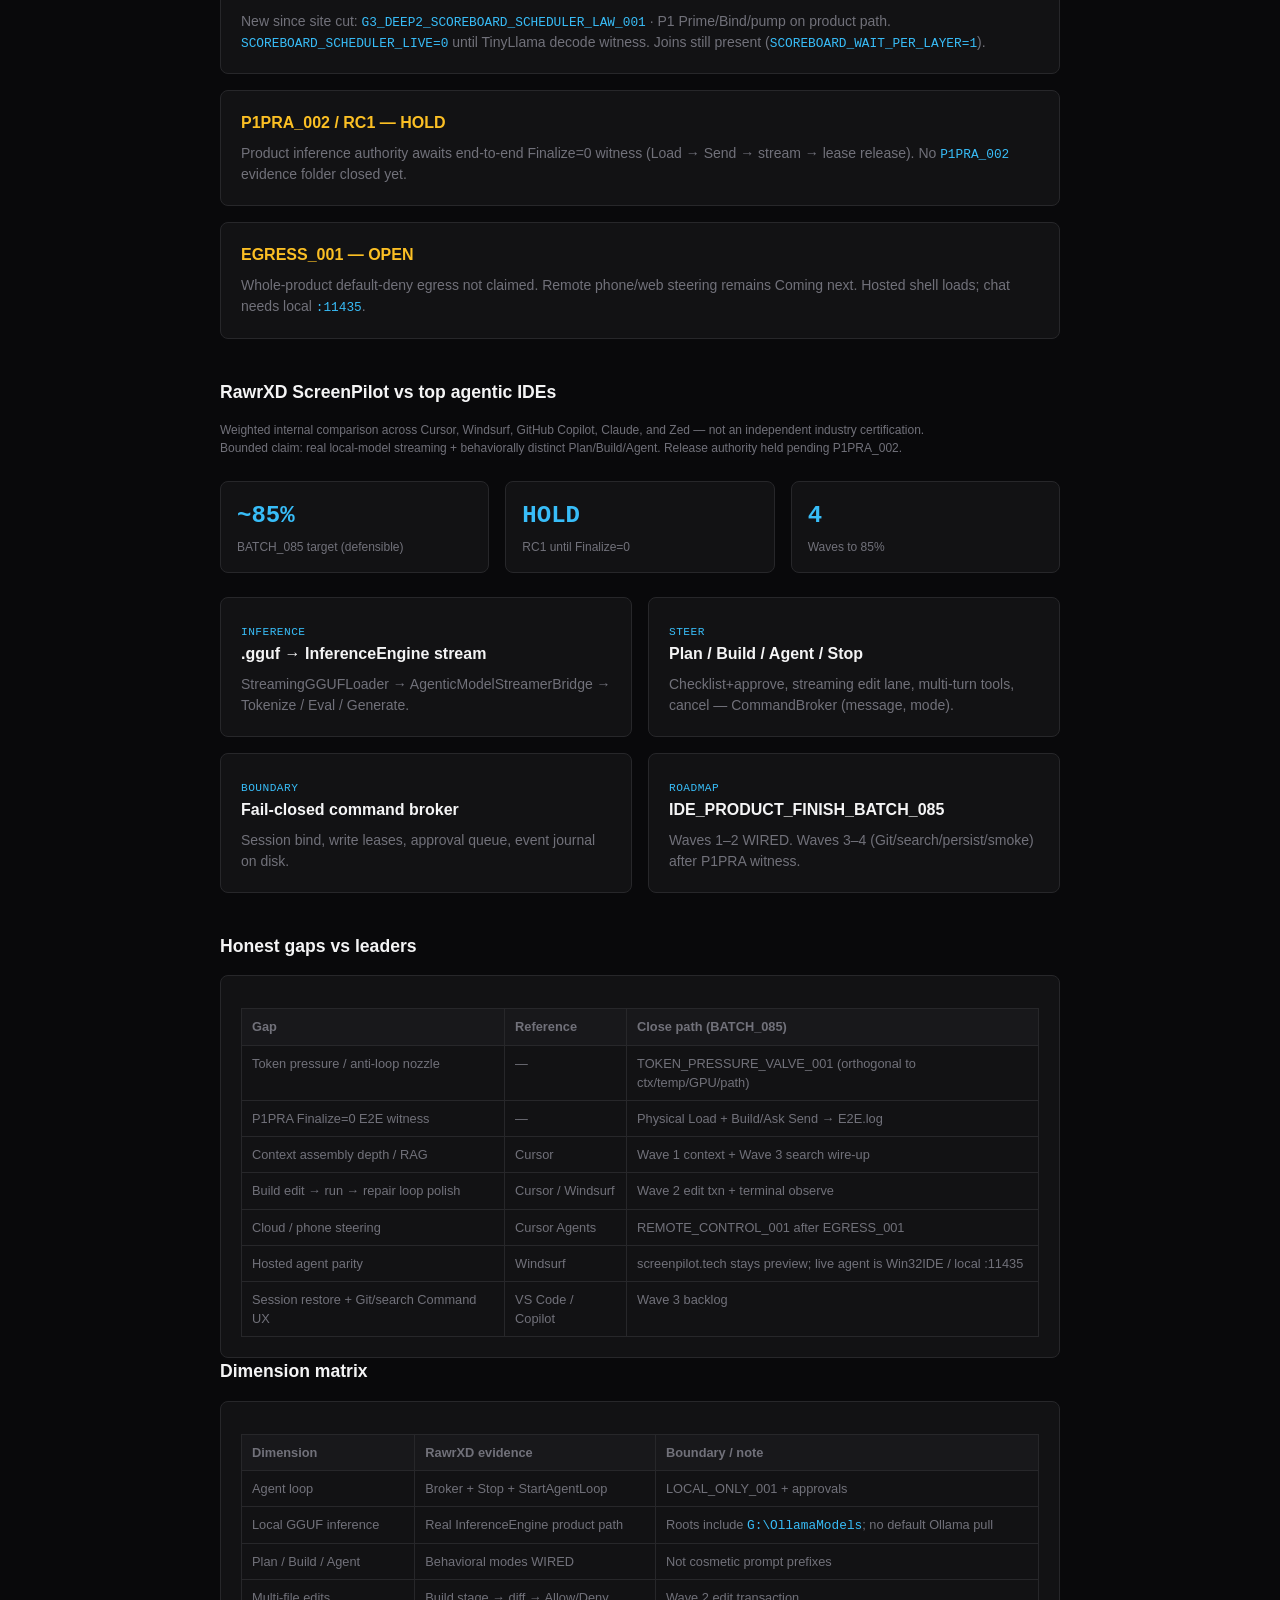
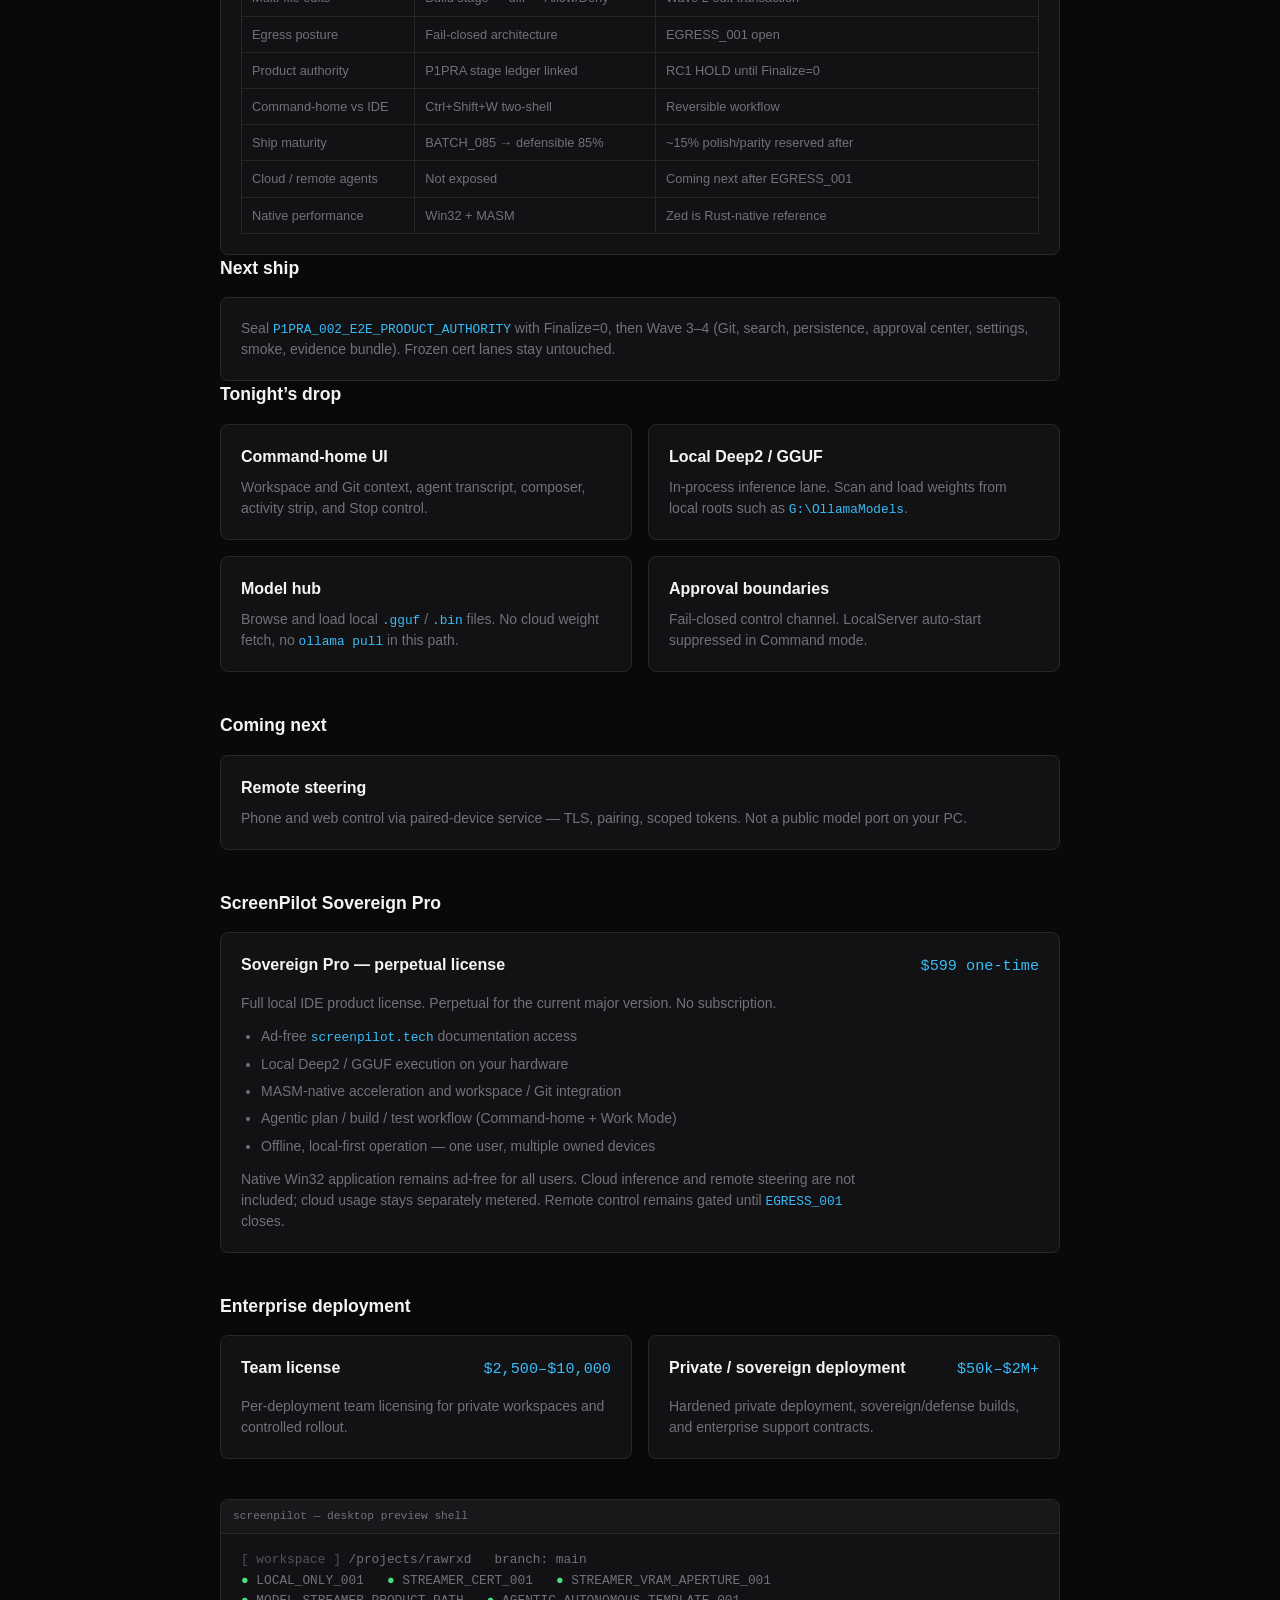
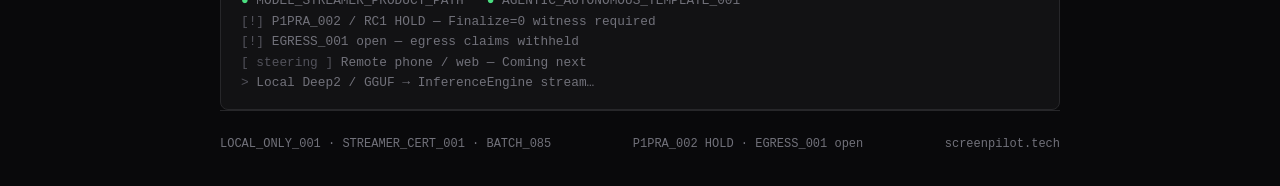
==== commit e103aeb4: "Refresh ScreenPilot public snapshot to 2026-09-10 evidence. Add continue-ensure PASS and scoreboard " ====
--- a/index.html
+++ b/index.html
@@ -172,17 +172,21 @@
 
         <main>
             <h2 id="certification">Certification posture</h2>
-            <p class="disclaimer">Internal product snapshot · 2026-08-31. Public copy lags sealed evidence — never leads it. RC1 release authority remains held until <code>P1PRA_002</code> Finalize=0.</p>
+            <p class="disclaimer">Internal product snapshot · 2026-09-10 (was 2026-08-31). Public copy lags sealed evidence — never leads it. <code>PROMOTE=0</code> · <code>TIP_CLIMB=HOLD</code>. RC1 remains held until <code>P1PRA_002</code> Finalize=0.</p>
             <div class="grid">
                 <div class="card">
                     <h3 class="cert-pass">LOCAL_ONLY_001 — PASS / CERTIFIED</h3>
-                    <p>Deep2 + GGUF local inference, fail-closed when local policy is violated.</p>
+                    <p>Deep2 + GGUF local inference, fail-closed when local policy is violated. Retained.</p>
                 </div>
                 <div class="card">
                     <h3 class="cert-pass">STREAMER_CERT_001 — 10/10 PASS</h3>
                     <p>Token-generation streamer certification retained.</p>
                 </div>
                 <div class="card">
+                    <h3 class="cert-pass">STREAMER_AGENTIC_CONTINUE_ENSURE — PASS</h3>
+                    <p>New since site cut: <code>G3_STREAMER_AGENTIC_CONTINUE_ENSURE_001</code> · <code>PRODUCT_PASS=1</code> · <code>STREAMER_AGENTIC_READY=1</code>. Still <code>PROMOTE=0</code>.</p>
+                </div>
+                <div class="card">
                     <h3 class="cert-pass">STREAMER_VRAM_APERTURE_001 — PASS</h3>
                     <p>MASM aperture evidence retained. Not reopened by BATCH_085.</p>
                 </div>
@@ -203,12 +207,16 @@
                     <p>Orthogonal decode nozzle (needle/mist/pulse/rinse/cutoff/repair). Does not change ctx, temp, GPU split, or model path. Not a knowledge substitute.</p>
                 </div>
                 <div class="card">
+                    <h3 class="cert-open">SCOREBOARD_SCHEDULER — SOURCE_WIRED / LIVE=0</h3>
+                    <p>New since site cut: <code>G3_DEEP2_SCOREBOARD_SCHEDULER_LAW_001</code> · P1 Prime/Bind/pump on product path. <code>SCOREBOARD_SCHEDULER_LIVE=0</code> until TinyLlama decode witness. Joins still present (<code>SCOREBOARD_WAIT_PER_LAYER=1</code>).</p>
+                </div>
+                <div class="card">
                     <h3 class="cert-open">P1PRA_002 / RC1 — HOLD</h3>
-                    <p>Product inference authority awaits end-to-end Finalize=0 witness (Load → Send → stream → lease release).</p>
+                    <p>Product inference authority awaits end-to-end Finalize=0 witness (Load → Send → stream → lease release). No <code>P1PRA_002</code> evidence folder closed yet.</p>
                 </div>
                 <div class="card">
                     <h3 class="cert-open">EGRESS_001 — OPEN</h3>
-                    <p>Whole-product default-deny egress not claimed. Remote phone/web steering remains Coming next.</p>
+                    <p>Whole-product default-deny egress not claimed. Remote phone/web steering remains Coming next. Hosted shell loads; chat needs local <code>:11435</code>.</p>
                 </div>
             </div>
 
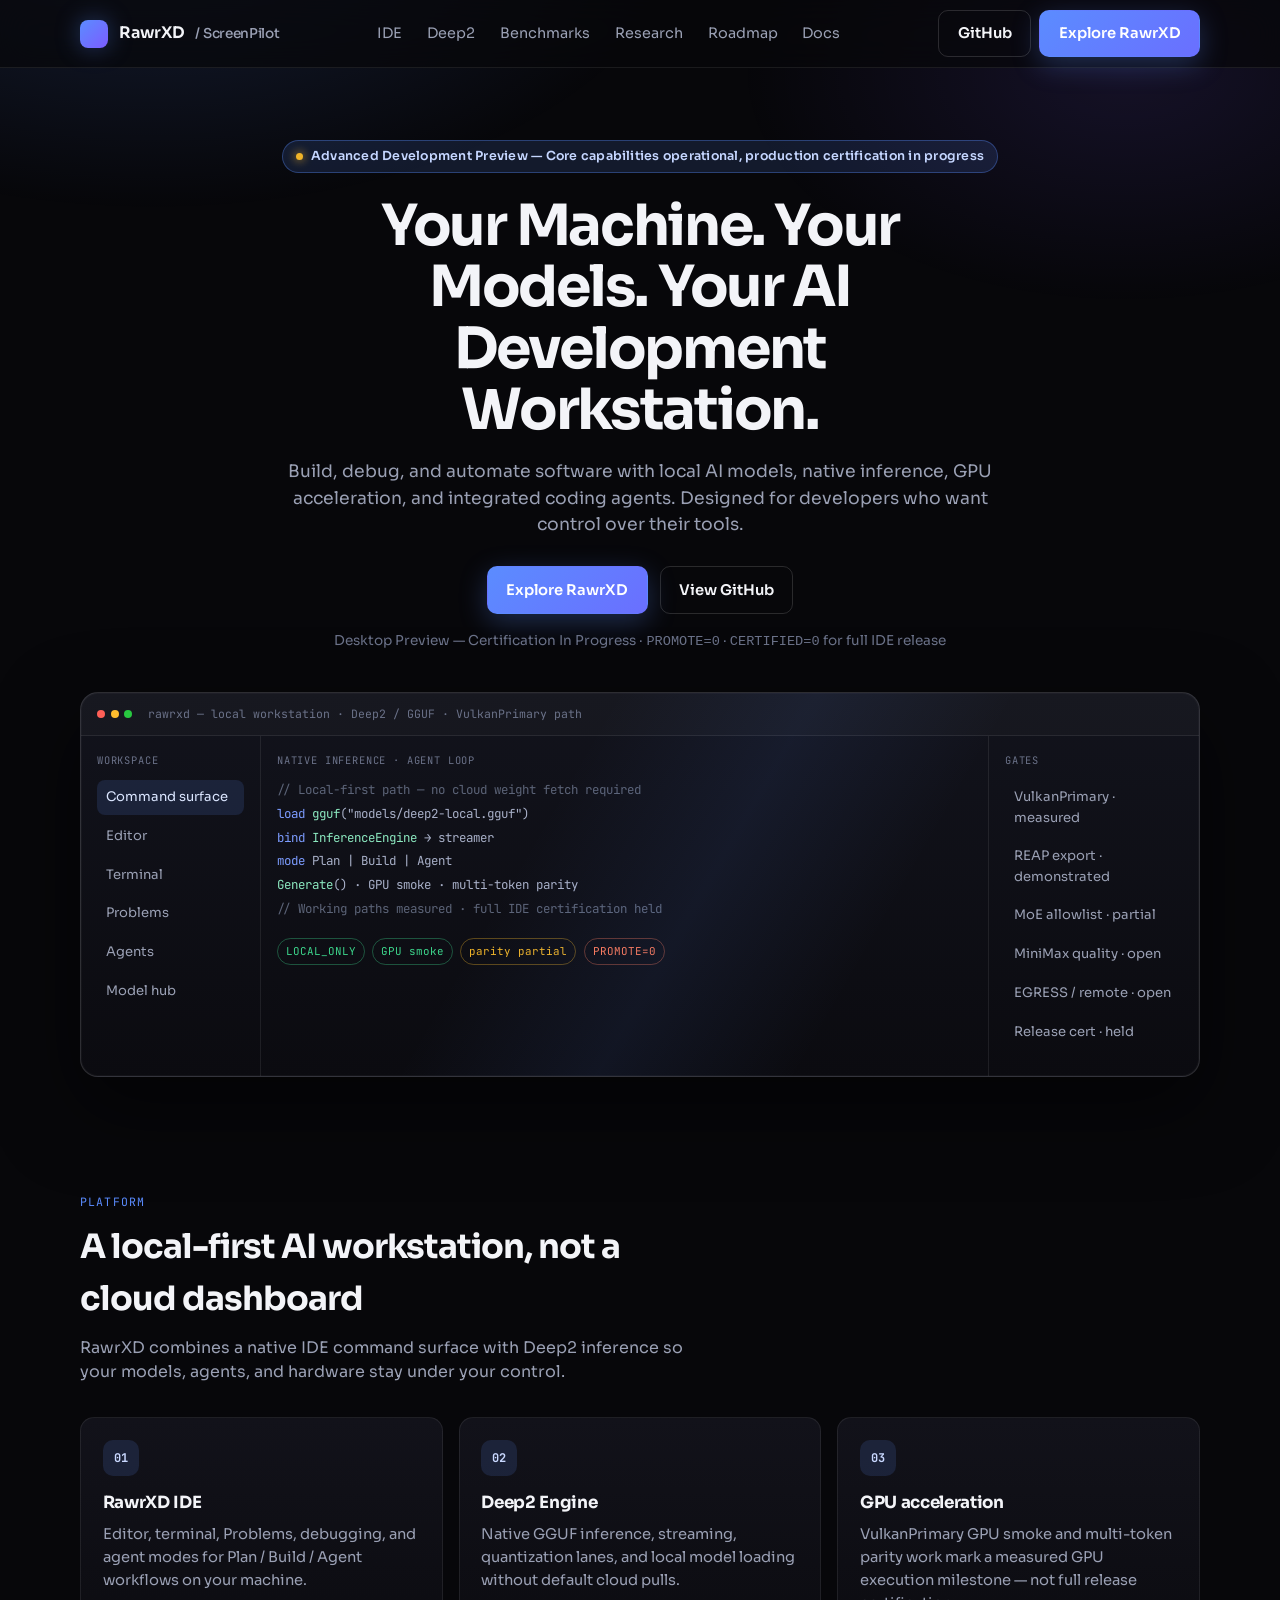
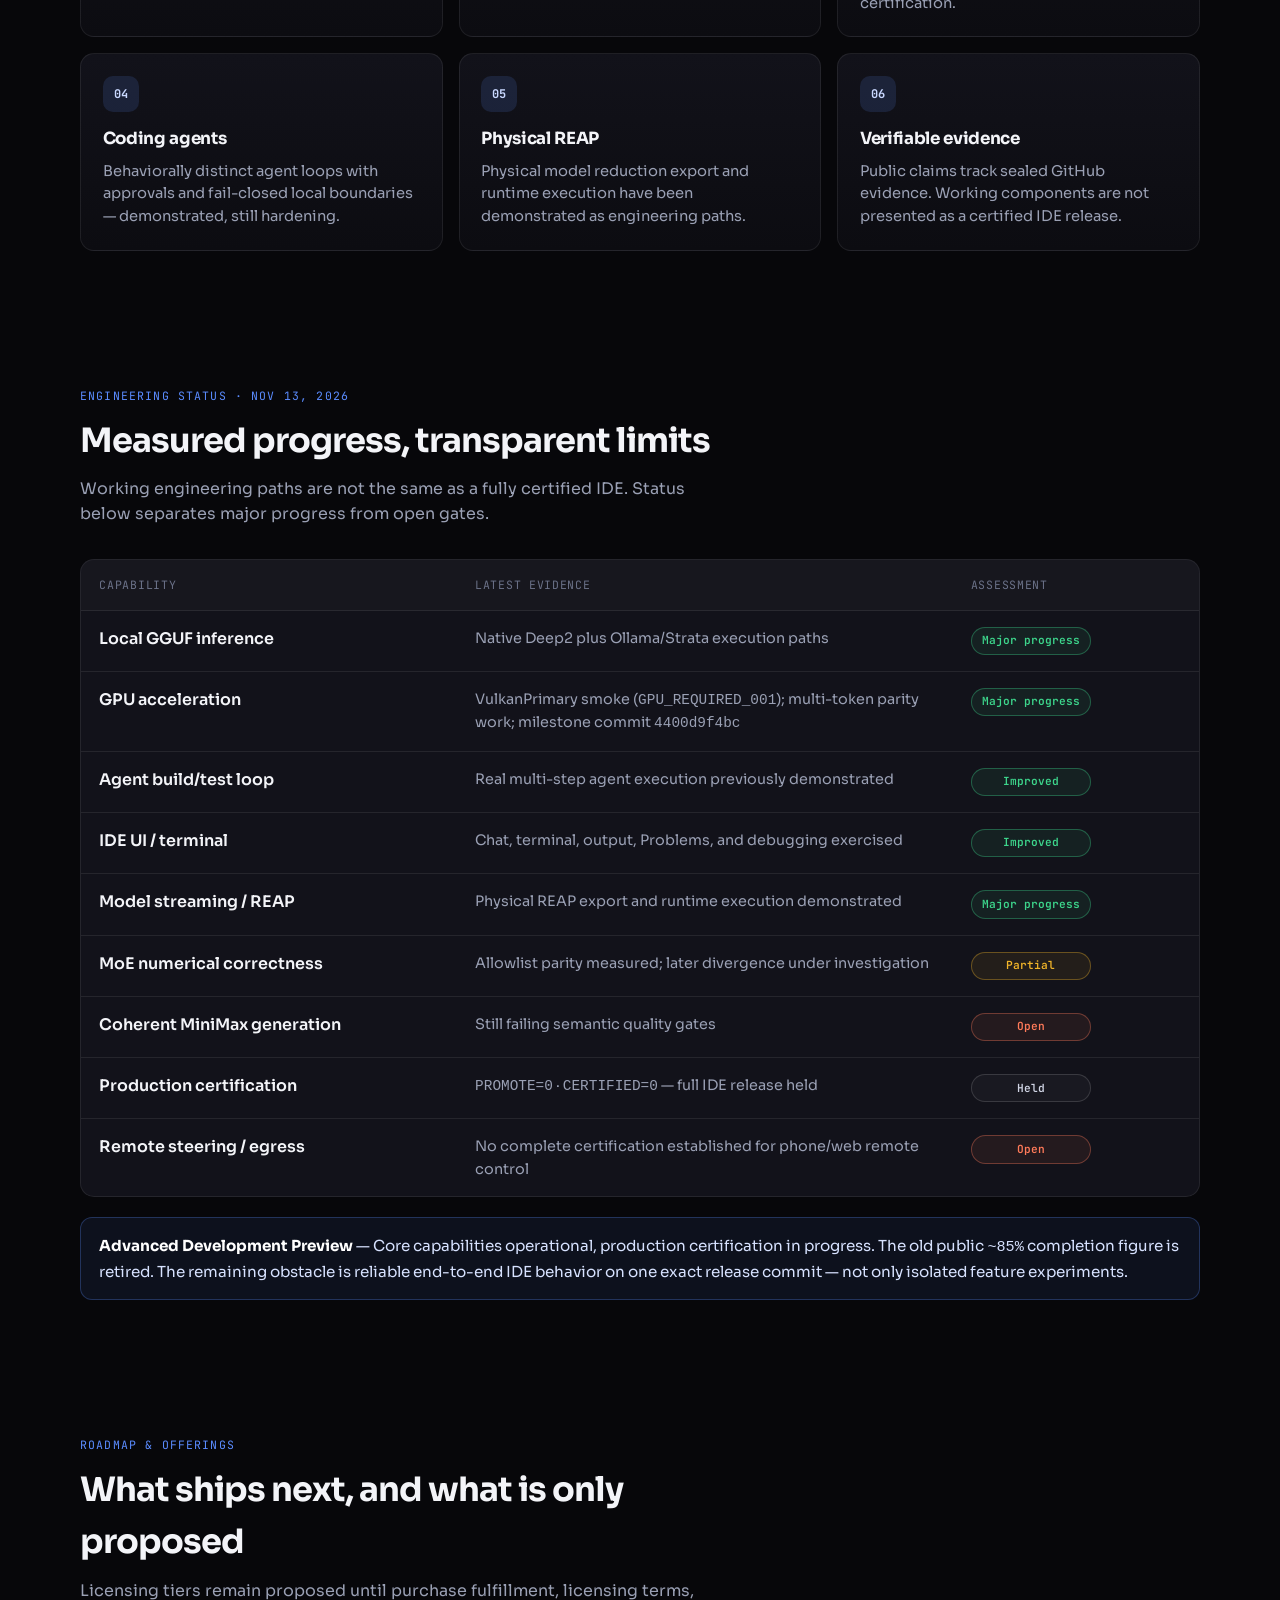
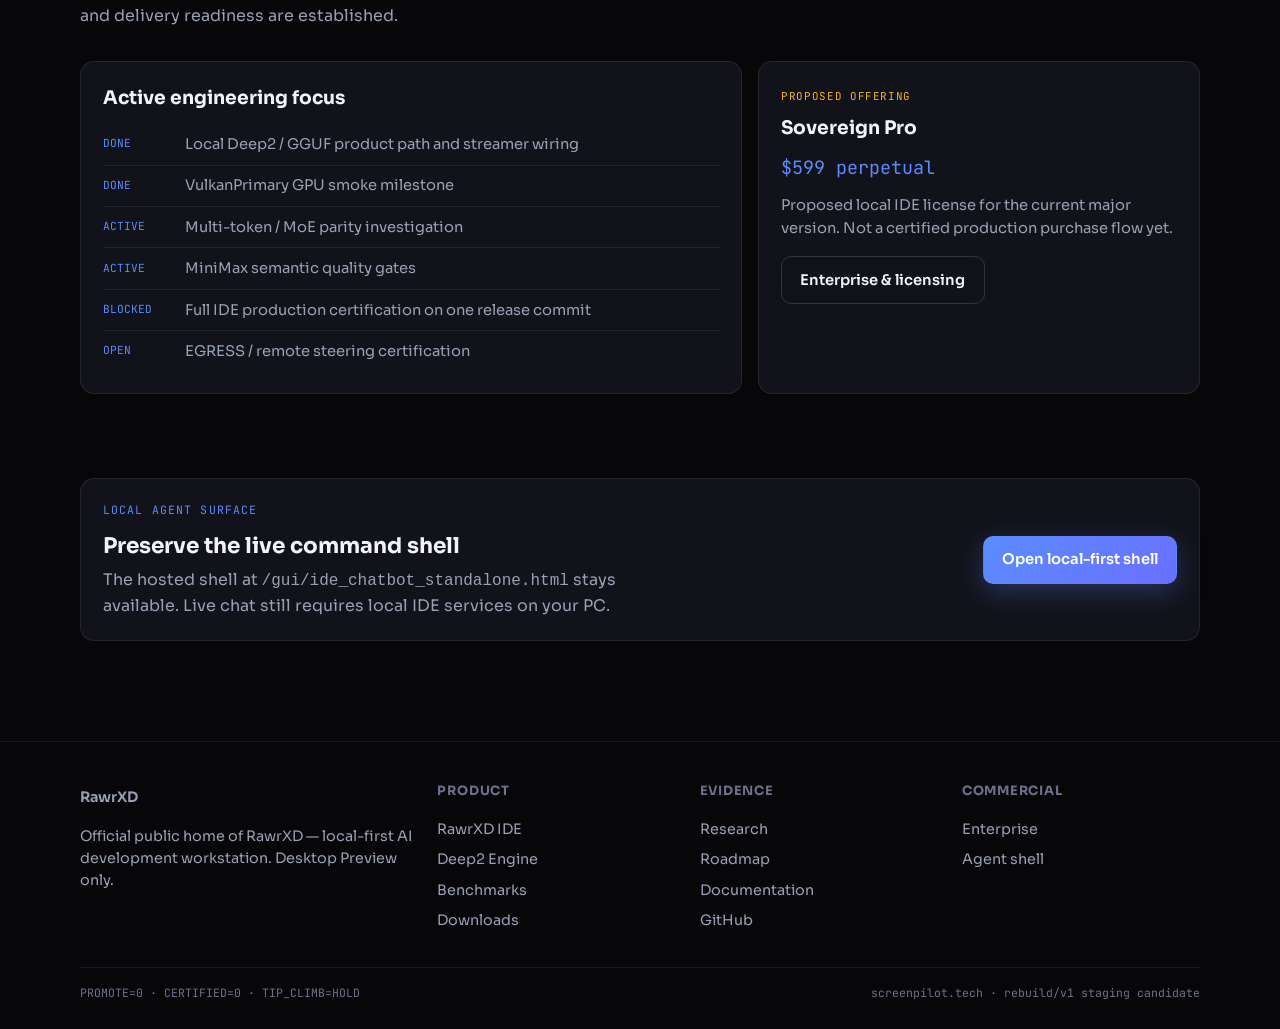
==== commit 35293bda: "Rebuild ScreenPilot as RawrXD Advanced Development Preview. Replace the Sept dashboard snapshot with" ====
--- a/index.html
+++ b/index.html
@@ -1,379 +1,271 @@
 <!DOCTYPE html>
 <html lang="en">
 <head>
-    <meta charset="UTF-8">
-    <meta name="viewport" content="width=device-width, initial-scale=1.0">
-    <title>RawrXD ScreenPilot — Local-First Command Surface</title>
-    <style>
-        :root {
-            --bg: #09090b;
-            --surface: #121214;
-            --border: #27272a;
-            --text: #f4f4f5;
-            --muted: #71717a;
-            --accent: #38bdf8;
-        }
-        * { box-sizing: border-box; margin: 0; padding: 0; }
-        body {
-            background: var(--bg);
-            color: var(--text);
-            font-family: -apple-system, BlinkMacSystemFont, "Segoe UI", Roboto, sans-serif;
-            line-height: 1.5;
-            -webkit-font-smoothing: antialiased;
-        }
-        .container { max-width: 880px; margin: 0 auto; padding: 2.5rem 1.25rem; }
-        header { border-bottom: 1px solid var(--border); padding-bottom: 1.5rem; margin-bottom: 2.5rem; }
-        .badge {
-            display: inline-block;
-            background: rgba(56, 189, 248, 0.1);
-            color: var(--accent);
-            font-size: 0.75rem;
-            font-weight: 600;
-            padding: 0.25rem 0.625rem;
-            border-radius: 4px;
-            margin-bottom: 1rem;
-            font-family: ui-monospace, monospace;
-            letter-spacing: 0.04em;
-        }
-        .logo { font-size: 0.95rem; font-weight: 600; color: var(--muted); margin-bottom: 0.75rem; }
-        h1 {
-            font-size: 2rem;
-            font-weight: 800;
-            letter-spacing: -0.03em;
-            line-height: 1.15;
-            margin-bottom: 1rem;
-        }
-        .lead { color: var(--muted); font-size: 1.05rem; max-width: 640px; margin-bottom: 0.5rem; }
-        .sub { color: var(--muted); font-size: 0.9rem; max-width: 640px; }
-        h2 { font-size: 1.1rem; font-weight: 700; margin-bottom: 1rem; }
-        .grid {
-            display: grid;
-            grid-template-columns: 1fr;
-            gap: 1rem;
-            margin-bottom: 2.5rem;
-        }
-        @media (min-width: 600px) { .grid.two { grid-template-columns: 1fr 1fr; } }
-        .card {
-            background: var(--surface);
-            border: 1px solid var(--border);
-            border-radius: 8px;
-            padding: 1.25rem;
-        }
-        .card h3 { font-size: 1rem; margin-bottom: 0.5rem; }
-        .card p, .card li { font-size: 0.875rem; color: var(--muted); }
-        .card ul { margin: 0.75rem 0 0; padding-left: 1.25rem; }
-        .card li { margin-bottom: 0.4rem; }
-        .card code {
-            font-family: ui-monospace, monospace;
-            font-size: 0.8rem;
-            color: var(--accent);
-        }
-        .tier-head {
-            display: flex;
-            justify-content: space-between;
-            align-items: baseline;
-            margin-bottom: 0.5rem;
-        }
-        .price { font-family: ui-monospace, monospace; color: var(--accent); font-size: 0.95rem; }
-        .preview {
-            background: var(--surface);
-            border: 1px solid var(--border);
-            border-radius: 8px;
-            overflow: hidden;
-            margin-top: 2rem;
-        }
-        .preview-bar {
-            background: #18181b;
-            border-bottom: 1px solid var(--border);
-            padding: 0.5rem 0.75rem;
-            font-family: ui-monospace, monospace;
-            font-size: 0.7rem;
-            color: var(--muted);
-        }
-        .preview-body {
-            padding: 1rem 1.25rem;
-            font-family: ui-monospace, monospace;
-            font-size: 0.8rem;
-            color: var(--muted);
-            line-height: 1.6;
-        }
-        .preview-body .ok { color: #4ade80; }
-        .preview-body .dim { color: #52525b; }
-        footer {
-            border-top: 1px solid var(--border);
-            padding-top: 1.5rem;
-            font-size: 0.75rem;
-            color: var(--muted);
-            font-family: ui-monospace, monospace;
-            display: flex;
-            flex-wrap: wrap;
-            gap: 1rem;
-            justify-content: space-between;
-        }
-        .withheld { color: #a1a1aa; font-style: normal; }
-        .launch { margin-bottom: 2.5rem; }
-        .launch a {
-            display: inline-block;
-            margin: 0.25rem 0.5rem 0.25rem 0;
-            padding: 0.5rem 0.875rem;
-            border-radius: 6px;
-            font-size: 0.875rem;
-            font-weight: 600;
-            text-decoration: none;
-            border: 1px solid var(--border);
-            color: var(--text);
-            background: var(--surface);
-        }
-        .launch a.primary { border-color: var(--accent); color: var(--accent); }
-        .launch a:hover { border-color: var(--accent); }
-        .launch-note { font-size: 0.8rem; color: var(--muted); margin-top: 0.75rem; max-width: 640px; }
-        .stat-row { display: flex; flex-wrap: wrap; gap: 1rem; margin-bottom: 1.5rem; }
-        .stat {
-            flex: 1 1 140px;
-            background: var(--surface);
-            border: 1px solid var(--border);
-            border-radius: 8px;
-            padding: 1rem;
-        }
-        .stat .value { font-size: 1.5rem; font-weight: 800; color: var(--accent); font-family: ui-monospace, monospace; }
-        .stat .label { font-size: 0.75rem; color: var(--muted); margin-top: 0.25rem; }
-        .cert-pass { color: #4ade80; }
-        .cert-open { color: #fbbf24; }
-        table.matrix { width: 100%; border-collapse: collapse; font-size: 0.8rem; margin-top: 0.75rem; }
-        table.matrix th, table.matrix td {
-            border: 1px solid var(--border);
-            padding: 0.5rem 0.625rem;
-            text-align: left;
-            vertical-align: top;
-        }
-        table.matrix th { background: #18181b; color: var(--muted); font-weight: 600; }
-        table.matrix td { color: var(--muted); }
-        .disclaimer { font-size: 0.75rem; color: var(--muted); margin: 0.75rem 0 1.5rem; max-width: 720px; }
-        .tag { font-family: ui-monospace, monospace; font-size: 0.7rem; color: var(--accent); letter-spacing: 0.04em; }
-    </style>
+  <meta charset="UTF-8">
+  <meta name="viewport" content="width=device-width, initial-scale=1.0">
+  <title>RawrXD — Local AI Development Workstation</title>
+  <meta name="description" content="Build, debug, and automate software with local AI models, native inference, GPU acceleration, and integrated coding agents. Desktop Preview — certification in progress.">
+  <meta name="robots" content="index,follow">
+  <link rel="preconnect" href="https://fonts.googleapis.com">
+  <link rel="preconnect" href="https://fonts.gstatic.com" crossorigin>
+  <link href="https://fonts.googleapis.com/css2?family=JetBrains+Mono:wght@400;600&family=Sora:wght@400;500;600;700&display=swap" rel="stylesheet">
+  <link rel="stylesheet" href="/css/site.css">
 </head>
 <body>
-    <div class="container">
-        <header>
-            <div class="logo">RawrXD ScreenPilot</div>
-            <span class="badge">DESKTOP PREVIEW</span>
-            <h1>Your machine. Your models. Your agents. Any screen.</h1>
-            <p class="lead">The local-first command surface for steering coding agents across your workspaces.</p>
-            <p class="sub">Desktop Preview now — not a finished remote-control or cloud IDE release.</p>
-            <div class="launch">
-                <a class="primary" href="/gui/ide_chatbot_standalone.html">Request Desktop Preview</a>
-                <a href="#certification">View certification scope</a>
-                <a href="#compare">Compare</a>
-                <p class="launch-note">Cloud/model hosting is a separate future lane. This release stays desktop-first.<br>
-                <strong>Hosted preview:</strong> <a href="https://rawrxd-screenpilot.garrettaosborne.chatgpt.site" rel="noopener noreferrer">rawrxd-screenpilot.garrettaosborne.chatgpt.site</a><br>
-                <strong>Agent shell:</strong> <a href="/gui/ide_chatbot_standalone.html">screenpilot.tech/gui/ide_chatbot_standalone.html</a> — live use needs local <code>http://127.0.0.1:11435/gui</code> on your PC.</p>
+  <div class="bg-glow" aria-hidden="true"></div>
+
+  <header class="nav">
+    <div class="wrap nav-inner">
+      <a class="brand" href="/">
+        <span class="brand-mark" aria-hidden="true"></span>
+        RawrXD <span>/ ScreenPilot</span>
+      </a>
+      <nav class="nav-links" aria-label="Primary">
+        <a href="/pages/ide.html">IDE</a>
+        <a href="/pages/deep2.html">Deep2</a>
+        <a href="/pages/benchmarks.html">Benchmarks</a>
+        <a href="/pages/research.html">Research</a>
+        <a href="/pages/roadmap.html">Roadmap</a>
+        <a href="/pages/docs.html">Docs</a>
+      </nav>
+      <div class="nav-cta">
+        <a class="btn btn-ghost" href="https://github.com/ItsMehRAWRXD" rel="noopener noreferrer">GitHub</a>
+        <a class="btn btn-primary" href="/gui/ide_chatbot_standalone.html">Explore RawrXD</a>
+        <button class="nav-toggle" type="button" aria-expanded="false" aria-label="Open menu">Menu</button>
+      </div>
+    </div>
+  </header>
+
+  <main>
+    <section class="hero wrap">
+      <div class="eyebrow"><span class="dot" aria-hidden="true"></span> Advanced Development Preview — Core capabilities operational, production certification in progress</div>
+      <h1>Your Machine. Your Models. Your AI Development Workstation.</h1>
+      <p class="lead">Build, debug, and automate software with local AI models, native inference, GPU acceleration, and integrated coding agents. Designed for developers who want control over their tools.</p>
+      <div class="hero-actions">
+        <a class="btn btn-primary" href="/gui/ide_chatbot_standalone.html">Explore RawrXD</a>
+        <a class="btn btn-ghost" href="https://github.com/ItsMehRAWRXD" rel="noopener noreferrer">View GitHub</a>
+      </div>
+      <p class="hero-note">Desktop Preview — Certification In Progress · <code>PROMOTE=0</code> · <code>CERTIFIED=0</code> for full IDE release</p>
+
+      <div class="product-frame reveal" aria-label="RawrXD product preview frame">
+        <div class="frame-bar">
+          <div class="frame-dots" aria-hidden="true"><span></span><span></span><span></span></div>
+          rawrxd — local workstation · Deep2 / GGUF · VulkanPrimary path
+        </div>
+        <div class="frame-grid">
+          <aside class="frame-side">
+            <div class="frame-label">Workspace</div>
+            <div class="side-item active">Command surface</div>
+            <div class="side-item">Editor</div>
+            <div class="side-item">Terminal</div>
+            <div class="side-item">Problems</div>
+            <div class="side-item">Agents</div>
+            <div class="side-item">Model hub</div>
+          </aside>
+          <div class="frame-main">
+            <div class="frame-label">Native inference · agent loop</div>
+            <p class="code-line"><span class="cm">// Local-first path — no cloud weight fetch required</span></p>
+            <p class="code-line"><span class="kw">load</span> <span class="fn">gguf</span>("models/deep2-local.gguf")</p>
+            <p class="code-line"><span class="kw">bind</span> <span class="fn">InferenceEngine</span> → streamer</p>
+            <p class="code-line"><span class="kw">mode</span> Plan | Build | Agent</p>
+            <p class="code-line"><span class="fn">Generate</span>() · GPU smoke · multi-token parity</p>
+            <p class="code-line"><span class="cm">// Working paths measured · full IDE certification held</span></p>
+            <div style="margin-top:1rem">
+              <span class="chip ok">LOCAL_ONLY</span>
+              <span class="chip ok">GPU smoke</span>
+              <span class="chip warn">parity partial</span>
+              <span class="chip held">PROMOTE=0</span>
             </div>
-        </header>
-
-        <main>
-            <h2 id="certification">Certification posture</h2>
-            <p class="disclaimer">Internal product snapshot · 2026-09-10 (was 2026-08-31). Public copy lags sealed evidence — never leads it. <code>PROMOTE=0</code> · <code>TIP_CLIMB=HOLD</code>. RC1 remains held until <code>P1PRA_002</code> Finalize=0.</p>
-            <div class="grid">
-                <div class="card">
-                    <h3 class="cert-pass">LOCAL_ONLY_001 — PASS / CERTIFIED</h3>
-                    <p>Deep2 + GGUF local inference, fail-closed when local policy is violated. Retained.</p>
-                </div>
-                <div class="card">
-                    <h3 class="cert-pass">STREAMER_CERT_001 — 10/10 PASS</h3>
-                    <p>Token-generation streamer certification retained.</p>
-                </div>
-                <div class="card">
-                    <h3 class="cert-pass">STREAMER_AGENTIC_CONTINUE_ENSURE — PASS</h3>
-                    <p>New since site cut: <code>G3_STREAMER_AGENTIC_CONTINUE_ENSURE_001</code> · <code>PRODUCT_PASS=1</code> · <code>STREAMER_AGENTIC_READY=1</code>. Still <code>PROMOTE=0</code>.</p>
-                </div>
-                <div class="card">
-                    <h3 class="cert-pass">STREAMER_VRAM_APERTURE_001 — PASS</h3>
-                    <p>MASM aperture evidence retained. Not reopened by BATCH_085.</p>
-                </div>
-                <div class="card">
-                    <h3 class="cert-pass">MODEL_STREAMER_PRODUCT_PATH — WIRED</h3>
-                    <p>Real shared <code>InferenceEngine</code>. Synthetic token fallback removed.</p>
-                </div>
-                <div class="card">
-                    <h3 class="cert-pass">AGENTIC_AUTONOMOUS_TEMPLATE_001 — WIRED</h3>
-                    <p>Plan / Build / Agent are behavioral execution modes — not prompt cosmetics.</p>
-                </div>
-                <div class="card">
-                    <h3 class="cert-pass">WIN32IDE_LINK — PASS</h3>
-                    <p><code>P1PRA_SYMBOL_LINKED=1</code> on the product EXE.</p>
-                </div>
-                <div class="card">
-                    <h3 class="cert-open">TOKEN_PRESSURE_VALVE_001 — WIRED</h3>
-                    <p>Orthogonal decode nozzle (needle/mist/pulse/rinse/cutoff/repair). Does not change ctx, temp, GPU split, or model path. Not a knowledge substitute.</p>
-                </div>
-                <div class="card">
-                    <h3 class="cert-open">SCOREBOARD_SCHEDULER — SOURCE_WIRED / LIVE=0</h3>
-                    <p>New since site cut: <code>G3_DEEP2_SCOREBOARD_SCHEDULER_LAW_001</code> · P1 Prime/Bind/pump on product path. <code>SCOREBOARD_SCHEDULER_LIVE=0</code> until TinyLlama decode witness. Joins still present (<code>SCOREBOARD_WAIT_PER_LAYER=1</code>).</p>
-                </div>
-                <div class="card">
-                    <h3 class="cert-open">P1PRA_002 / RC1 — HOLD</h3>
-                    <p>Product inference authority awaits end-to-end Finalize=0 witness (Load → Send → stream → lease release). No <code>P1PRA_002</code> evidence folder closed yet.</p>
-                </div>
-                <div class="card">
-                    <h3 class="cert-open">EGRESS_001 — OPEN</h3>
-                    <p>Whole-product default-deny egress not claimed. Remote phone/web steering remains Coming next. Hosted shell loads; chat needs local <code>:11435</code>.</p>
-                </div>
-            </div>
-
-            <h2 id="compare">RawrXD ScreenPilot vs top agentic IDEs</h2>
-            <p class="disclaimer">Weighted internal comparison across Cursor, Windsurf, GitHub Copilot, Claude, and Zed — not an independent industry certification. Bounded claim: real local-model streaming + behaviorally distinct Plan/Build/Agent. Release authority held pending P1PRA_002.</p>
-            <div class="stat-row">
-                <div class="stat"><div class="value">~85%</div><div class="label">BATCH_085 target (defensible)</div></div>
-                <div class="stat"><div class="value">HOLD</div><div class="label">RC1 until Finalize=0</div></div>
-                <div class="stat"><div class="value">4</div><div class="label">Waves to 85%</div></div>
-            </div>
-            <div class="grid two">
-                <div class="card">
-                    <span class="tag">INFERENCE</span>
-                    <h3>.gguf → InferenceEngine stream</h3>
-                    <p>StreamingGGUFLoader → AgenticModelStreamerBridge → Tokenize / Eval / Generate.</p>
-                </div>
-                <div class="card">
-                    <span class="tag">STEER</span>
-                    <h3>Plan / Build / Agent / Stop</h3>
-                    <p>Checklist+approve, streaming edit lane, multi-turn tools, cancel — CommandBroker (message, mode).</p>
-                </div>
-                <div class="card">
-                    <span class="tag">BOUNDARY</span>
-                    <h3>Fail-closed command broker</h3>
-                    <p>Session bind, write leases, approval queue, event journal on disk.</p>
-                </div>
-                <div class="card">
-                    <span class="tag">ROADMAP</span>
-                    <h3>IDE_PRODUCT_FINISH_BATCH_085</h3>
-                    <p>Waves 1–2 WIRED. Waves 3–4 (Git/search/persist/smoke) after P1PRA witness.</p>
-                </div>
-            </div>
-
-            <h2>Honest gaps vs leaders</h2>
-            <div class="card">
-                <table class="matrix">
-                    <thead><tr><th>Gap</th><th>Reference</th><th>Close path (BATCH_085)</th></tr></thead>
-                    <tbody>
-                        <tr><td>Token pressure / anti-loop nozzle</td><td>—</td><td>TOKEN_PRESSURE_VALVE_001 (orthogonal to ctx/temp/GPU/path)</td></tr>
-                        <tr><td>P1PRA Finalize=0 E2E witness</td><td>—</td><td>Physical Load + Build/Ask Send → E2E.log</td></tr>
-                        <tr><td>Context assembly depth / RAG</td><td>Cursor</td><td>Wave 1 context + Wave 3 search wire-up</td></tr>
-                        <tr><td>Build edit → run → repair loop polish</td><td>Cursor / Windsurf</td><td>Wave 2 edit txn + terminal observe</td></tr>
-                        <tr><td>Cloud / phone steering</td><td>Cursor Agents</td><td>REMOTE_CONTROL_001 after EGRESS_001</td></tr>
-                        <tr><td>Hosted agent parity</td><td>Windsurf</td><td>screenpilot.tech stays preview; live agent is Win32IDE / local :11435</td></tr>
-                        <tr><td>Session restore + Git/search Command UX</td><td>VS Code / Copilot</td><td>Wave 3 backlog</td></tr>
-                    </tbody>
-                </table>
-            </div>
-
-            <h2>Dimension matrix</h2>
-            <div class="card">
-                <table class="matrix">
-                    <thead><tr><th>Dimension</th><th>RawrXD evidence</th><th>Boundary / note</th></tr></thead>
-                    <tbody>
-                        <tr><td>Agent loop</td><td>Broker + Stop + StartAgentLoop</td><td>LOCAL_ONLY_001 + approvals</td></tr>
-                        <tr><td>Local GGUF inference</td><td>Real InferenceEngine product path</td><td>Roots include <code>G:\OllamaModels</code>; no default Ollama pull</td></tr>
-                        <tr><td>Plan / Build / Agent</td><td>Behavioral modes WIRED</td><td>Not cosmetic prompt prefixes</td></tr>
-                        <tr><td>Multi-file edits</td><td>Build stage → diff → Allow/Deny</td><td>Wave 2 edit transaction</td></tr>
-                        <tr><td>Egress posture</td><td>Fail-closed architecture</td><td>EGRESS_001 open</td></tr>
-                        <tr><td>Product authority</td><td>P1PRA stage ledger linked</td><td>RC1 HOLD until Finalize=0</td></tr>
-                        <tr><td>Command-home vs IDE</td><td>Ctrl+Shift+W two-shell</td><td>Reversible workflow</td></tr>
-                        <tr><td>Ship maturity</td><td>BATCH_085 → defensible 85%</td><td>~15% polish/parity reserved after</td></tr>
-                        <tr><td>Cloud / remote agents</td><td>Not exposed</td><td>Coming next after EGRESS_001</td></tr>
-                        <tr><td>Native performance</td><td>Win32 + MASM</td><td>Zed is Rust-native reference</td></tr>
-                    </tbody>
-                </table>
-            </div>
-
-            <h2>Next ship</h2>
-            <div class="card">
-                <p>Seal <code>P1PRA_002_E2E_PRODUCT_AUTHORITY</code> with Finalize=0, then Wave 3–4 (Git, search, persistence, approval center, settings, smoke, evidence bundle). Frozen cert lanes stay untouched.</p>
-            </div>
-
-            <h2>Tonight’s drop</h2>
-            <div class="grid two">
-                <div class="card">
-                    <h3>Command-home UI</h3>
-                    <p>Workspace and Git context, agent transcript, composer, activity strip, and Stop control.</p>
-                </div>
-                <div class="card">
-                    <h3>Local Deep2 / GGUF</h3>
-                    <p>In-process inference lane. Scan and load weights from local roots such as <code>G:\OllamaModels</code>.</p>
-                </div>
-                <div class="card">
-                    <h3>Model hub</h3>
-                    <p>Browse and load local <code>.gguf</code> / <code>.bin</code> files. No cloud weight fetch, no <code>ollama pull</code> in this path.</p>
-                </div>
-                <div class="card">
-                    <h3>Approval boundaries</h3>
-                    <p>Fail-closed control channel. LocalServer auto-start suppressed in Command mode.</p>
-                </div>
-            </div>
-
-            <h2>Coming next</h2>
-            <div class="grid">
-                <div class="card">
-                    <h3>Remote steering</h3>
-                    <p>Phone and web control via paired-device service — TLS, pairing, scoped tokens. Not a public model port on your PC.</p>
-                </div>
-            </div>
-
-            <h2>ScreenPilot Sovereign Pro</h2>
-            <div class="grid">
-                <div class="card">
-                    <div class="tier-head">
-                        <h3>Sovereign Pro — perpetual license</h3>
-                        <span class="price">$599 one-time</span>
-                    </div>
-                    <p>Full local IDE product license. Perpetual for the current major version. No subscription.</p>
-                    <ul>
-                        <li>Ad-free <code>screenpilot.tech</code> documentation access</li>
-                        <li>Local Deep2 / GGUF execution on your hardware</li>
-                        <li>MASM-native acceleration and workspace / Git integration</li>
-                        <li>Agentic plan / build / test workflow (Command-home + Work Mode)</li>
-                        <li>Offline, local-first operation — one user, multiple owned devices</li>
-                    </ul>
-                    <p class="sub" style="margin-top:0.75rem;">Native Win32 application remains ad-free for all users. Cloud inference and remote steering are not included; cloud usage stays separately metered. Remote control remains gated until <code>EGRESS_001</code> closes.</p>
-                </div>
-            </div>
-
-            <h2>Enterprise deployment</h2>
-            <div class="grid two">
-                <div class="card">
-                    <div class="tier-head">
-                        <h3>Team license</h3>
-                        <span class="price">$2,500–$10,000</span>
-                    </div>
-                    <p>Per-deployment team licensing for private workspaces and controlled rollout.</p>
-                </div>
-                <div class="card">
-                    <div class="tier-head">
-                        <h3>Private / sovereign deployment</h3>
-                        <span class="price">$50k–$2M+</span>
-                    </div>
-                    <p>Hardened private deployment, sovereign/defense builds, and enterprise support contracts.</p>
-                </div>
-            </div>
-
-            <div class="preview">
-                <div class="preview-bar">screenpilot — desktop preview shell</div>
-                <div class="preview-body">
-                    <span class="dim">[ workspace ]</span> /projects/rawrxd &nbsp; branch: main<br>
-                    <span class="ok">●</span> LOCAL_ONLY_001 &nbsp; <span class="ok">●</span> STREAMER_CERT_001 &nbsp; <span class="ok">●</span> STREAMER_VRAM_APERTURE_001<br>
-                    <span class="ok">●</span> MODEL_STREAMER_PRODUCT_PATH &nbsp; <span class="ok">●</span> AGENTIC_AUTONOMOUS_TEMPLATE_001<br>
-                    <span class="dim">[!]</span> P1PRA_002 / RC1 HOLD — Finalize=0 witness required<br>
-                    <span class="dim">[!]</span> EGRESS_001 open — egress claims withheld<br>
-                    <span class="dim">[ steering ]</span> Remote phone / web — Coming next<br>
-                    <span class="dim">&gt;</span> Local Deep2 / GGUF → InferenceEngine stream…
-                </div>
-            </div>
-        </main>
-
-        <footer>
-            <span>LOCAL_ONLY_001 · STREAMER_CERT_001 · BATCH_085</span>
-            <span>P1PRA_002 HOLD · EGRESS_001 open</span>
-            <span>screenpilot.tech</span>
-        </footer>
+          </div>
+          <aside class="frame-right">
+            <div class="frame-label">Gates</div>
+            <div class="right-item">VulkanPrimary · measured</div>
+            <div class="right-item">REAP export · demonstrated</div>
+            <div class="right-item">MoE allowlist · partial</div>
+            <div class="right-item">MiniMax quality · open</div>
+            <div class="right-item">EGRESS / remote · open</div>
+            <div class="right-item">Release cert · held</div>
+          </aside>
+        </div>
+      </div>
+    </section>
+
+    <section class="wrap">
+      <div class="section-head reveal">
+        <div class="kicker">Platform</div>
+        <h2>A local-first AI workstation, not a cloud dashboard</h2>
+        <p>RawrXD combines a native IDE command surface with Deep2 inference so your models, agents, and hardware stay under your control.</p>
+      </div>
+      <div class="feature-grid">
+        <article class="feature reveal">
+          <div class="icon">01</div>
+          <h3>RawrXD IDE</h3>
+          <p>Editor, terminal, Problems, debugging, and agent modes for Plan / Build / Agent workflows on your machine.</p>
+        </article>
+        <article class="feature reveal">
+          <div class="icon">02</div>
+          <h3>Deep2 Engine</h3>
+          <p>Native GGUF inference, streaming, quantization lanes, and local model loading without default cloud pulls.</p>
+        </article>
+        <article class="feature reveal">
+          <div class="icon">03</div>
+          <h3>GPU acceleration</h3>
+          <p>VulkanPrimary GPU smoke and multi-token parity work mark a measured GPU execution milestone — not full release certification.</p>
+        </article>
+        <article class="feature reveal">
+          <div class="icon">04</div>
+          <h3>Coding agents</h3>
+          <p>Behaviorally distinct agent loops with approvals and fail-closed local boundaries — demonstrated, still hardening.</p>
+        </article>
+        <article class="feature reveal">
+          <div class="icon">05</div>
+          <h3>Physical REAP</h3>
+          <p>Physical model reduction export and runtime execution have been demonstrated as engineering paths.</p>
+        </article>
+        <article class="feature reveal">
+          <div class="icon">06</div>
+          <h3>Verifiable evidence</h3>
+          <p>Public claims track sealed GitHub evidence. Working components are not presented as a certified IDE release.</p>
+        </article>
+      </div>
+    </section>
+
+    <section class="wrap">
+      <div class="section-head reveal">
+        <div class="kicker">Engineering status · Nov 13, 2026</div>
+        <h2>Measured progress, transparent limits</h2>
+        <p>Working engineering paths are not the same as a fully certified IDE. Status below separates major progress from open gates.</p>
+      </div>
+      <div class="status-board reveal">
+        <div class="status-row head">
+          <div>Capability</div>
+          <div>Latest evidence</div>
+          <div>Assessment</div>
+        </div>
+        <div class="status-row">
+          <div class="title">Local GGUF inference</div>
+          <div class="meta">Native Deep2 plus Ollama/Strata execution paths</div>
+          <div><span class="pill major">Major progress</span></div>
+        </div>
+        <div class="status-row">
+          <div class="title">GPU acceleration</div>
+          <div class="meta">VulkanPrimary smoke (<code>GPU_REQUIRED_001</code>); multi-token parity work; milestone commit <code>4400d9f4bc</code></div>
+          <div><span class="pill major">Major progress</span></div>
+        </div>
+        <div class="status-row">
+          <div class="title">Agent build/test loop</div>
+          <div class="meta">Real multi-step agent execution previously demonstrated</div>
+          <div><span class="pill major">Improved</span></div>
+        </div>
+        <div class="status-row">
+          <div class="title">IDE UI / terminal</div>
+          <div class="meta">Chat, terminal, output, Problems, and debugging exercised</div>
+          <div><span class="pill major">Improved</span></div>
+        </div>
+        <div class="status-row">
+          <div class="title">Model streaming / REAP</div>
+          <div class="meta">Physical REAP export and runtime execution demonstrated</div>
+          <div><span class="pill major">Major progress</span></div>
+        </div>
+        <div class="status-row">
+          <div class="title">MoE numerical correctness</div>
+          <div class="meta">Allowlist parity measured; later divergence under investigation</div>
+          <div><span class="pill partial">Partial</span></div>
+        </div>
+        <div class="status-row">
+          <div class="title">Coherent MiniMax generation</div>
+          <div class="meta">Still failing semantic quality gates</div>
+          <div><span class="pill open">Open</span></div>
+        </div>
+        <div class="status-row">
+          <div class="title">Production certification</div>
+          <div class="meta"><code>PROMOTE=0</code> · <code>CERTIFIED=0</code> — full IDE release held</div>
+          <div><span class="pill held">Held</span></div>
+        </div>
+        <div class="status-row">
+          <div class="title">Remote steering / egress</div>
+          <div class="meta">No complete certification established for phone/web remote control</div>
+          <div><span class="pill open">Open</span></div>
+        </div>
+      </div>
+      <div class="banner reveal">
+        <strong>Advanced Development Preview</strong> — Core capabilities operational, production certification in progress.
+        The old public <code>~85%</code> completion figure is retired. The remaining obstacle is reliable end-to-end IDE behavior on one exact release commit — not only isolated feature experiments.
+      </div>
+    </section>
+
+    <section class="wrap">
+      <div class="section-head reveal">
+        <div class="kicker">Roadmap &amp; offerings</div>
+        <h2>What ships next, and what is only proposed</h2>
+        <p>Licensing tiers remain proposed until purchase fulfillment, licensing terms, and delivery readiness are established.</p>
+      </div>
+      <div class="split">
+        <div class="panel reveal">
+          <h3>Active engineering focus</h3>
+          <ul class="list">
+            <li><span class="mark">DONE</span> Local Deep2 / GGUF product path and streamer wiring</li>
+            <li><span class="mark">DONE</span> VulkanPrimary GPU smoke milestone</li>
+            <li><span class="mark">ACTIVE</span> Multi-token / MoE parity investigation</li>
+            <li><span class="mark">ACTIVE</span> MiniMax semantic quality gates</li>
+            <li><span class="mark">BLOCKED</span> Full IDE production certification on one release commit</li>
+            <li><span class="mark">OPEN</span> EGRESS / remote steering certification</li>
+          </ul>
+        </div>
+        <div class="panel reveal">
+          <div class="proposed">Proposed offering</div>
+          <h3>Sovereign Pro</h3>
+          <div class="price-tag">$599 perpetual</div>
+          <p style="color:var(--muted);font-size:0.92rem;margin:0 0 1rem">Proposed local IDE license for the current major version. Not a certified production purchase flow yet.</p>
+          <a class="btn btn-ghost" href="/pages/enterprise.html">Enterprise &amp; licensing</a>
+        </div>
+      </div>
+    </section>
+
+    <section class="wrap" style="padding-top:1rem">
+      <div class="panel reveal" style="display:flex;flex-wrap:wrap;gap:1rem;align-items:center;justify-content:space-between">
+        <div>
+          <div class="kicker">Local agent surface</div>
+          <h2 style="margin:0 0 0.35rem;font-size:1.35rem">Preserve the live command shell</h2>
+          <p style="margin:0;color:var(--muted);max-width:36rem">The hosted shell at <code>/gui/ide_chatbot_standalone.html</code> stays available. Live chat still requires local IDE services on your PC.</p>
+        </div>
+        <a class="btn btn-primary" href="/gui/ide_chatbot_standalone.html">Open local-first shell</a>
+      </div>
+    </section>
+  </main>
+
+  <footer class="footer">
+    <div class="wrap footer-grid">
+      <div>
+        <a class="brand" href="/"><span class="brand-mark" aria-hidden="true"></span> RawrXD</a>
+        <p style="color:var(--muted);font-size:0.9rem;margin:0.75rem 0 0;max-width:22rem">Official public home of RawrXD — local-first AI development workstation. Desktop Preview only.</p>
+      </div>
+      <div>
+        <h4>Product</h4>
+        <a href="/pages/ide.html">RawrXD IDE</a>
+        <a href="/pages/deep2.html">Deep2 Engine</a>
+        <a href="/pages/benchmarks.html">Benchmarks</a>
+        <a href="/pages/downloads.html">Downloads</a>
+      </div>
+      <div>
+        <h4>Evidence</h4>
+        <a href="/pages/research.html">Research</a>
+        <a href="/pages/roadmap.html">Roadmap</a>
+        <a href="/pages/docs.html">Documentation</a>
+        <a href="https://github.com/ItsMehRAWRXD" rel="noopener noreferrer">GitHub</a>
+      </div>
+      <div>
+        <h4>Commercial</h4>
+        <a href="/pages/enterprise.html">Enterprise</a>
+        <a href="/gui/ide_chatbot_standalone.html">Agent shell</a>
+      </div>
     </div>
+    <div class="wrap footer-bottom">
+      <span>PROMOTE=0 · CERTIFIED=0 · TIP_CLIMB=HOLD</span>
+      <span>screenpilot.tech · rebuild/v1 staging candidate</span>
+    </div>
+  </footer>
+
+  <script src="/js/site.js"></script>
 </body>
 </html>
--- a/css/site.css
+++ b/css/site.css
@@ -0,0 +1,544 @@
+:root {
+  --bg: #07070a;
+  --bg-elev: #0c0c11;
+  --surface: #12121a;
+  --surface-2: #171722;
+  --border: rgba(255, 255, 255, 0.08);
+  --border-strong: rgba(255, 255, 255, 0.14);
+  --text: #f3f4f8;
+  --muted: #9aa0b4;
+  --faint: #6b7289;
+  --accent: #5b8cff;
+  --accent-2: #7c5cff;
+  --accent-soft: rgba(91, 140, 255, 0.14);
+  --ok: #3dd68c;
+  --warn: #f0b429;
+  --held: #ff7a59;
+  --mono: "JetBrains Mono", ui-monospace, monospace;
+  --sans: "Sora", "Segoe UI", sans-serif;
+  --display: "Sora", "Segoe UI", sans-serif;
+  --radius: 14px;
+  --max: 1120px;
+  --nav-h: 68px;
+}
+
+*, *::before, *::after { box-sizing: border-box; }
+html { scroll-behavior: smooth; }
+body {
+  margin: 0;
+  background: var(--bg);
+  color: var(--text);
+  font-family: var(--sans);
+  font-size: 16px;
+  line-height: 1.55;
+  -webkit-font-smoothing: antialiased;
+  text-rendering: optimizeLegibility;
+}
+img { max-width: 100%; display: block; }
+a { color: inherit; text-decoration: none; }
+button { font: inherit; }
+
+.bg-glow {
+  position: fixed;
+  inset: 0;
+  pointer-events: none;
+  z-index: -1;
+  background:
+    radial-gradient(900px 500px at 12% -10%, rgba(91, 140, 255, 0.18), transparent 60%),
+    radial-gradient(700px 420px at 88% 8%, rgba(124, 92, 255, 0.12), transparent 55%),
+    radial-gradient(600px 400px at 50% 110%, rgba(61, 214, 140, 0.05), transparent 50%);
+}
+
+.wrap {
+  width: min(var(--max), calc(100% - 2.5rem));
+  margin-inline: auto;
+}
+
+/* Nav */
+.nav {
+  position: sticky;
+  top: 0;
+  z-index: 40;
+  height: var(--nav-h);
+  backdrop-filter: blur(16px);
+  background: rgba(7, 7, 10, 0.72);
+  border-bottom: 1px solid var(--border);
+}
+.nav-inner {
+  height: 100%;
+  display: flex;
+  align-items: center;
+  justify-content: space-between;
+  gap: 1rem;
+}
+.brand {
+  display: flex;
+  align-items: center;
+  gap: 0.7rem;
+  font-weight: 650;
+  letter-spacing: -0.02em;
+}
+.brand-mark {
+  width: 28px;
+  height: 28px;
+  border-radius: 8px;
+  background:
+    linear-gradient(135deg, var(--accent), var(--accent-2));
+  box-shadow: 0 0 24px rgba(91, 140, 255, 0.35);
+}
+.brand span { color: var(--muted); font-weight: 500; font-size: 0.85rem; }
+.nav-links {
+  display: flex;
+  align-items: center;
+  gap: 0.15rem;
+}
+.nav-links a {
+  color: var(--muted);
+  font-size: 0.9rem;
+  padding: 0.45rem 0.7rem;
+  border-radius: 8px;
+  transition: color 0.15s, background 0.15s;
+}
+.nav-links a:hover, .nav-links a[aria-current="page"] {
+  color: var(--text);
+  background: rgba(255, 255, 255, 0.04);
+}
+.nav-cta {
+  display: flex;
+  gap: 0.5rem;
+  align-items: center;
+}
+.nav-toggle {
+  display: none;
+  background: transparent;
+  border: 1px solid var(--border);
+  color: var(--text);
+  border-radius: 8px;
+  padding: 0.4rem 0.65rem;
+}
+
+/* Buttons */
+.btn {
+  display: inline-flex;
+  align-items: center;
+  justify-content: center;
+  gap: 0.45rem;
+  border-radius: 10px;
+  padding: 0.72rem 1.15rem;
+  font-weight: 600;
+  font-size: 0.92rem;
+  border: 1px solid transparent;
+  transition: transform 0.15s, background 0.15s, border-color 0.15s, box-shadow 0.15s;
+}
+.btn:hover { transform: translateY(-1px); }
+.btn-primary {
+  background: linear-gradient(135deg, var(--accent), #6a6fff);
+  color: #fff;
+  box-shadow: 0 8px 28px rgba(91, 140, 255, 0.28);
+}
+.btn-ghost {
+  background: transparent;
+  border-color: var(--border-strong);
+  color: var(--text);
+}
+.btn-ghost:hover { border-color: var(--accent); color: #fff; }
+
+/* Hero */
+.hero {
+  padding: 4.5rem 0 3rem;
+  text-align: center;
+}
+.eyebrow {
+  display: inline-flex;
+  align-items: center;
+  gap: 0.5rem;
+  padding: 0.35rem 0.8rem;
+  border-radius: 999px;
+  border: 1px solid rgba(91, 140, 255, 0.35);
+  background: var(--accent-soft);
+  color: #c5d6ff;
+  font-size: 0.78rem;
+  font-weight: 600;
+  letter-spacing: 0.02em;
+  margin-bottom: 1.4rem;
+}
+.eyebrow .dot {
+  width: 7px;
+  height: 7px;
+  border-radius: 50%;
+  background: var(--warn);
+  box-shadow: 0 0 10px var(--warn);
+}
+.hero h1 {
+  font-family: var(--display);
+  font-size: clamp(2.15rem, 5vw, 3.55rem);
+  line-height: 1.08;
+  letter-spacing: -0.04em;
+  font-weight: 700;
+  max-width: 16ch;
+  margin: 0 auto 1.1rem;
+}
+.hero .lead {
+  max-width: 44rem;
+  margin: 0 auto 1.75rem;
+  color: var(--muted);
+  font-size: 1.08rem;
+}
+.hero-actions {
+  display: flex;
+  flex-wrap: wrap;
+  gap: 0.75rem;
+  justify-content: center;
+  margin-bottom: 1rem;
+}
+.hero-note {
+  color: var(--faint);
+  font-size: 0.85rem;
+  margin-bottom: 2.5rem;
+}
+
+/* Product frame */
+.product-frame {
+  position: relative;
+  border: 1px solid var(--border-strong);
+  border-radius: 18px;
+  overflow: hidden;
+  background: linear-gradient(180deg, #12131c, #0b0b10);
+  box-shadow:
+    0 0 0 1px rgba(255, 255, 255, 0.03) inset,
+    0 30px 80px rgba(0, 0, 0, 0.55);
+  text-align: left;
+}
+.product-frame::before {
+  content: "";
+  position: absolute;
+  inset: 0;
+  background: linear-gradient(120deg, transparent 40%, rgba(91, 140, 255, 0.08), transparent 70%);
+  pointer-events: none;
+  animation: sheen 8s ease-in-out infinite;
+}
+@keyframes sheen {
+  0%, 100% { opacity: 0.35; transform: translateX(-8%); }
+  50% { opacity: 0.7; transform: translateX(8%); }
+}
+.frame-bar {
+  display: flex;
+  align-items: center;
+  gap: 0.5rem;
+  padding: 0.75rem 1rem;
+  border-bottom: 1px solid var(--border);
+  background: rgba(255, 255, 255, 0.02);
+  font-family: var(--mono);
+  font-size: 0.72rem;
+  color: var(--faint);
+}
+.frame-dots { display: flex; gap: 0.35rem; margin-right: 0.5rem; }
+.frame-dots span {
+  width: 8px; height: 8px; border-radius: 50%;
+  background: #2a2a35;
+}
+.frame-dots span:nth-child(1) { background: #ff5f57; }
+.frame-dots span:nth-child(2) { background: #febc2e; }
+.frame-dots span:nth-child(3) { background: #28c840; }
+.frame-grid {
+  display: grid;
+  grid-template-columns: 180px 1fr 210px;
+  min-height: 340px;
+}
+.frame-side, .frame-main, .frame-right {
+  padding: 1rem;
+  border-right: 1px solid var(--border);
+}
+.frame-right { border-right: 0; }
+.frame-label {
+  font-family: var(--mono);
+  font-size: 0.65rem;
+  letter-spacing: 0.08em;
+  text-transform: uppercase;
+  color: var(--faint);
+  margin-bottom: 0.75rem;
+}
+.side-item, .right-item {
+  padding: 0.45rem 0.55rem;
+  border-radius: 8px;
+  color: var(--muted);
+  font-size: 0.82rem;
+  margin-bottom: 0.25rem;
+}
+.side-item.active {
+  background: var(--accent-soft);
+  color: #dbe6ff;
+}
+.code-line {
+  font-family: var(--mono);
+  font-size: 0.78rem;
+  color: #a8b0c8;
+  margin: 0.28rem 0;
+}
+.code-line .kw { color: #7c9cff; }
+.code-line .fn { color: #8ce9c0; }
+.code-line .cm { color: #5c6478; }
+.chip {
+  display: inline-flex;
+  align-items: center;
+  gap: 0.35rem;
+  font-family: var(--mono);
+  font-size: 0.68rem;
+  padding: 0.28rem 0.5rem;
+  border-radius: 999px;
+  border: 1px solid var(--border);
+  color: var(--muted);
+  margin: 0.2rem 0.2rem 0 0;
+}
+.chip.ok { border-color: rgba(61, 214, 140, 0.35); color: var(--ok); }
+.chip.warn { border-color: rgba(240, 180, 41, 0.35); color: var(--warn); }
+.chip.held { border-color: rgba(255, 122, 89, 0.35); color: var(--held); }
+
+/* Sections */
+section { padding: 4.25rem 0; }
+.section-head {
+  max-width: 40rem;
+  margin-bottom: 2rem;
+}
+.section-head h2 {
+  font-size: clamp(1.55rem, 3vw, 2.1rem);
+  letter-spacing: -0.03em;
+  margin: 0 0 0.65rem;
+}
+.section-head p { margin: 0; color: var(--muted); }
+.kicker {
+  font-family: var(--mono);
+  font-size: 0.72rem;
+  letter-spacing: 0.1em;
+  text-transform: uppercase;
+  color: var(--accent);
+  margin-bottom: 0.65rem;
+}
+
+.feature-grid {
+  display: grid;
+  grid-template-columns: repeat(3, 1fr);
+  gap: 1rem;
+}
+.feature {
+  background: linear-gradient(180deg, var(--surface), var(--bg-elev));
+  border: 1px solid var(--border);
+  border-radius: var(--radius);
+  padding: 1.35rem;
+  transition: border-color 0.2s, transform 0.2s;
+}
+.feature:hover {
+  border-color: rgba(91, 140, 255, 0.35);
+  transform: translateY(-2px);
+}
+.feature h3 {
+  margin: 0 0 0.45rem;
+  font-size: 1.05rem;
+  letter-spacing: -0.02em;
+}
+.feature p {
+  margin: 0;
+  color: var(--muted);
+  font-size: 0.92rem;
+}
+.feature .icon {
+  width: 36px;
+  height: 36px;
+  border-radius: 10px;
+  display: grid;
+  place-items: center;
+  margin-bottom: 0.9rem;
+  background: var(--accent-soft);
+  color: #c9d8ff;
+  font-family: var(--mono);
+  font-size: 0.75rem;
+  font-weight: 700;
+}
+
+/* Status board */
+.status-board {
+  border: 1px solid var(--border);
+  border-radius: var(--radius);
+  overflow: hidden;
+  background: var(--surface);
+}
+.status-row {
+  display: grid;
+  grid-template-columns: 1.2fr 1.6fr 0.7fr;
+  gap: 1rem;
+  padding: 1rem 1.15rem;
+  border-bottom: 1px solid var(--border);
+  align-items: start;
+}
+.status-row:last-child { border-bottom: 0; }
+.status-row.head {
+  background: rgba(255, 255, 255, 0.02);
+  font-family: var(--mono);
+  font-size: 0.72rem;
+  letter-spacing: 0.06em;
+  text-transform: uppercase;
+  color: var(--faint);
+}
+.status-row .title { font-weight: 600; }
+.status-row .meta { color: var(--muted); font-size: 0.9rem; }
+.pill {
+  display: inline-flex;
+  align-items: center;
+  justify-content: center;
+  min-width: 7.5rem;
+  padding: 0.28rem 0.55rem;
+  border-radius: 999px;
+  font-family: var(--mono);
+  font-size: 0.7rem;
+  font-weight: 600;
+  border: 1px solid var(--border);
+}
+.pill.major { color: var(--ok); border-color: rgba(61, 214, 140, 0.35); background: rgba(61, 214, 140, 0.08); }
+.pill.partial { color: var(--warn); border-color: rgba(240, 180, 41, 0.35); background: rgba(240, 180, 41, 0.08); }
+.pill.open { color: var(--held); border-color: rgba(255, 122, 89, 0.35); background: rgba(255, 122, 89, 0.08); }
+.pill.held { color: #d0d4e4; border-color: var(--border-strong); background: rgba(255, 255, 255, 0.03); }
+
+.banner {
+  margin-top: 1.25rem;
+  padding: 1rem 1.15rem;
+  border-radius: 12px;
+  border: 1px solid rgba(91, 140, 255, 0.28);
+  background: rgba(91, 140, 255, 0.08);
+  color: #d7e2ff;
+  font-size: 0.95rem;
+}
+.banner strong { color: #fff; }
+
+/* Roadmap / pricing */
+.split {
+  display: grid;
+  grid-template-columns: 1.2fr 0.8fr;
+  gap: 1rem;
+}
+.panel {
+  background: var(--surface);
+  border: 1px solid var(--border);
+  border-radius: var(--radius);
+  padding: 1.35rem;
+}
+.panel h3 { margin: 0 0 0.75rem; }
+.list { list-style: none; padding: 0; margin: 0; }
+.list li {
+  display: flex;
+  gap: 0.65rem;
+  padding: 0.55rem 0;
+  border-bottom: 1px solid var(--border);
+  color: var(--muted);
+  font-size: 0.92rem;
+}
+.list li:last-child { border-bottom: 0; }
+.list .mark {
+  font-family: var(--mono);
+  font-size: 0.7rem;
+  color: var(--accent);
+  min-width: 4.5rem;
+  padding-top: 0.15rem;
+}
+.price-tag {
+  font-family: var(--mono);
+  color: var(--accent);
+  font-size: 1.15rem;
+  margin: 0.35rem 0 0.75rem;
+}
+.proposed {
+  display: inline-block;
+  font-family: var(--mono);
+  font-size: 0.68rem;
+  letter-spacing: 0.06em;
+  text-transform: uppercase;
+  color: var(--warn);
+  margin-bottom: 0.5rem;
+}
+
+/* Page hero (inner) */
+.page-hero {
+  padding: 3.5rem 0 2rem;
+  border-bottom: 1px solid var(--border);
+  margin-bottom: 2rem;
+}
+.page-hero h1 {
+  font-size: clamp(1.8rem, 4vw, 2.6rem);
+  letter-spacing: -0.035em;
+  margin: 0 0 0.75rem;
+}
+.page-hero p { margin: 0; color: var(--muted); max-width: 42rem; }
+
+/* Footer */
+.footer {
+  border-top: 1px solid var(--border);
+  padding: 2.5rem 0 2rem;
+  margin-top: 2rem;
+}
+.footer-grid {
+  display: grid;
+  grid-template-columns: 1.4fr repeat(3, 1fr);
+  gap: 1.5rem;
+}
+.footer h4 {
+  margin: 0 0 0.75rem;
+  font-size: 0.8rem;
+  letter-spacing: 0.06em;
+  text-transform: uppercase;
+  color: var(--faint);
+}
+.footer a {
+  display: block;
+  color: var(--muted);
+  font-size: 0.9rem;
+  padding: 0.25rem 0;
+}
+.footer a:hover { color: var(--text); }
+.footer-bottom {
+  margin-top: 2rem;
+  padding-top: 1rem;
+  border-top: 1px solid var(--border);
+  display: flex;
+  flex-wrap: wrap;
+  gap: 0.75rem 1.25rem;
+  justify-content: space-between;
+  color: var(--faint);
+  font-family: var(--mono);
+  font-size: 0.72rem;
+}
+
+/* Reveal motion */
+.reveal {
+  opacity: 0;
+  transform: translateY(14px);
+  transition: opacity 0.55s ease, transform 0.55s ease;
+}
+.reveal.visible {
+  opacity: 1;
+  transform: none;
+}
+
+@media (max-width: 900px) {
+  .feature-grid { grid-template-columns: 1fr 1fr; }
+  .frame-grid { grid-template-columns: 1fr; }
+  .frame-side, .frame-main, .frame-right { border-right: 0; border-bottom: 1px solid var(--border); }
+  .frame-right { border-bottom: 0; }
+  .split, .footer-grid { grid-template-columns: 1fr; }
+  .status-row { grid-template-columns: 1fr; gap: 0.35rem; }
+  .nav-links, .nav-cta .btn-ghost { display: none; }
+  .nav-toggle { display: inline-flex; }
+  .nav.open .nav-links {
+    display: flex;
+    flex-direction: column;
+    position: absolute;
+    top: var(--nav-h);
+    left: 0;
+    right: 0;
+    background: rgba(7, 7, 10, 0.96);
+    border-bottom: 1px solid var(--border);
+    padding: 0.75rem;
+  }
+}
+@media (max-width: 640px) {
+  .feature-grid { grid-template-columns: 1fr; }
+  .hero { padding-top: 3rem; }
+}
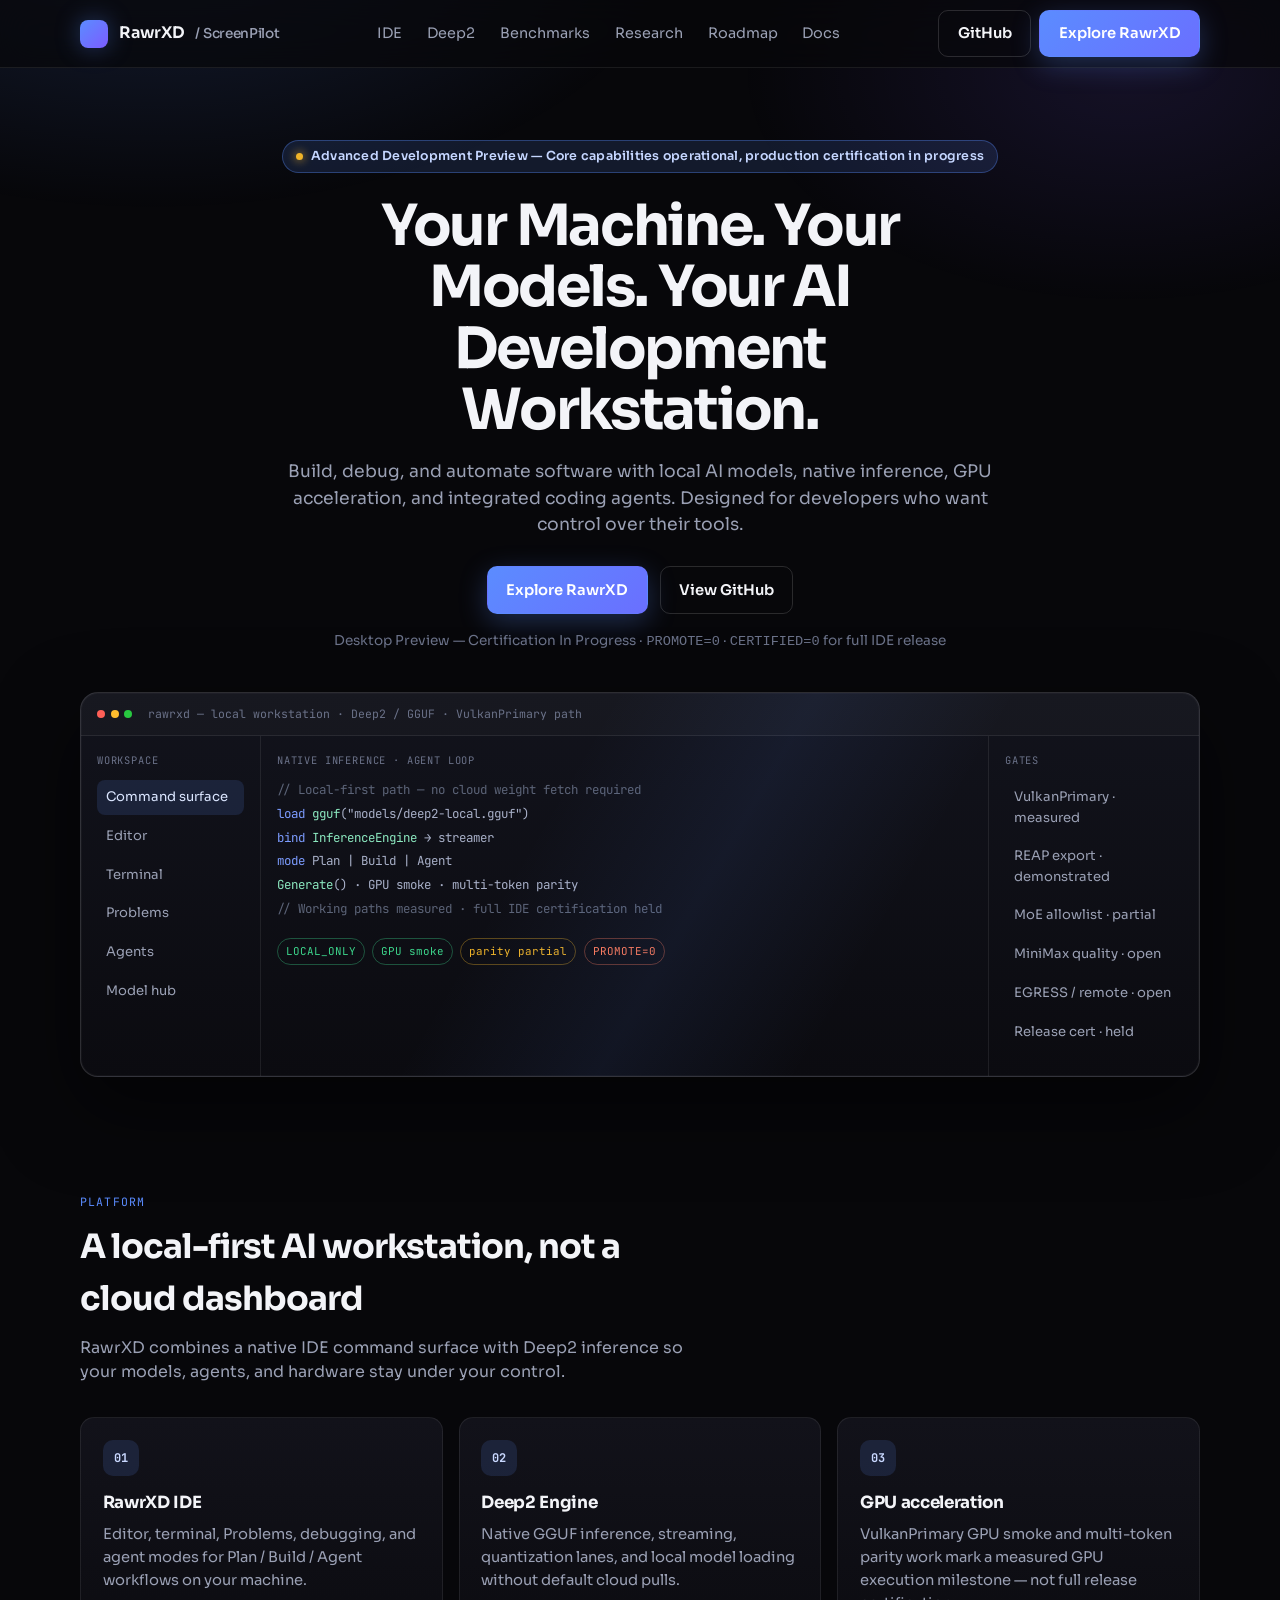
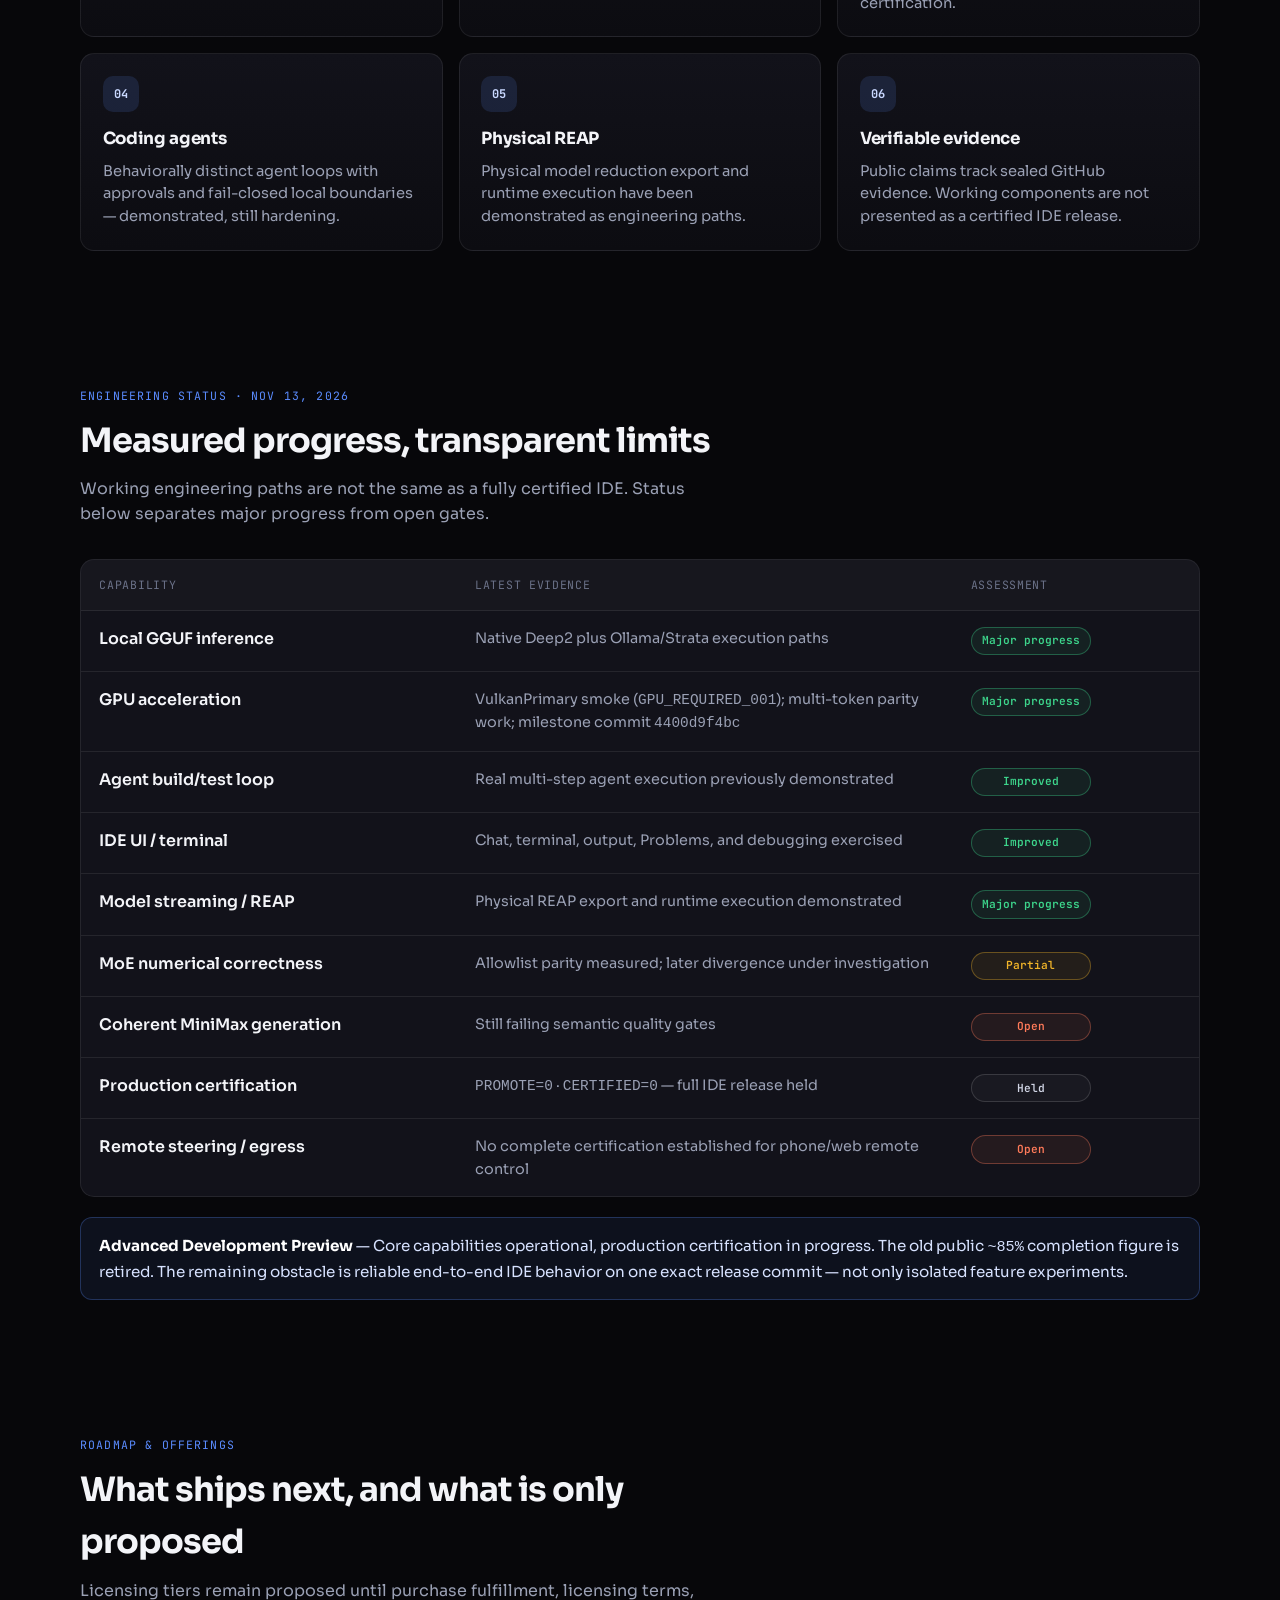
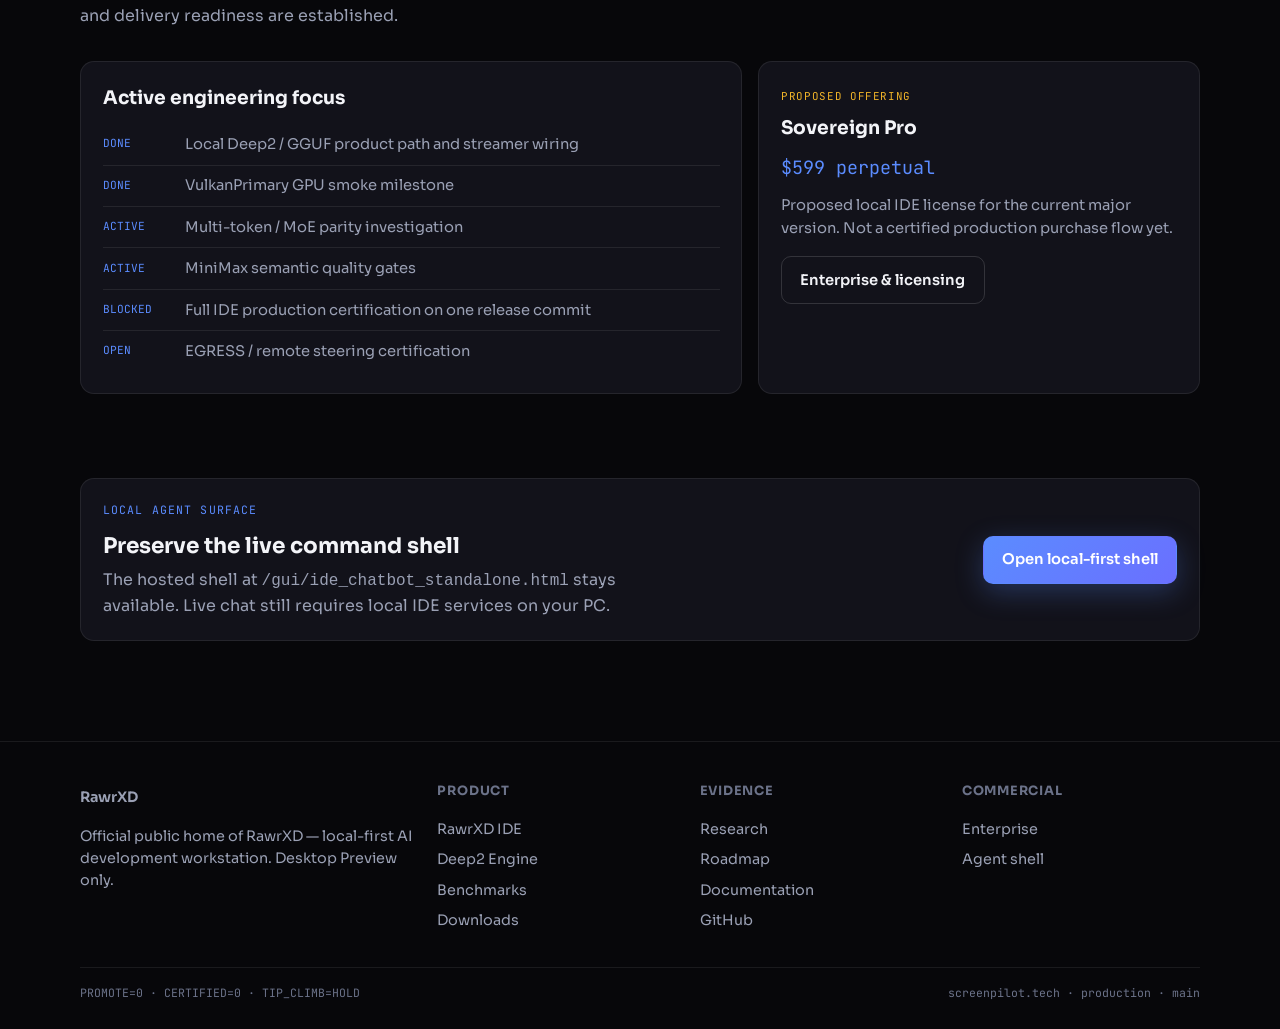
==== commit 29e704b1: "Clarify production provenance and retire staging footer copy. Porkbun publishes main; the live rebui" ====
--- a/index.html
+++ b/index.html
@@ -6,6 +6,8 @@
   <title>RawrXD — Local AI Development Workstation</title>
   <meta name="description" content="Build, debug, and automate software with local AI models, native inference, GPU acceleration, and integrated coding agents. Desktop Preview — certification in progress.">
   <meta name="robots" content="index,follow">
+  <meta name="rawrxd-deploy" content="branch=main; promote=0; certified=0; tip_climb=hold">
+  <!-- Live provenance: Porkbun Secure Static Hosting GitHub Connect publishes origin/main -->
   <link rel="preconnect" href="https://fonts.googleapis.com">
   <link rel="preconnect" href="https://fonts.gstatic.com" crossorigin>
   <link href="https://fonts.googleapis.com/css2?family=JetBrains+Mono:wght@400;600&family=Sora:wght@400;500;600;700&display=swap" rel="stylesheet">
@@ -262,7 +264,7 @@
     </div>
     <div class="wrap footer-bottom">
       <span>PROMOTE=0 · CERTIFIED=0 · TIP_CLIMB=HOLD</span>
-      <span>screenpilot.tech · rebuild/v1 staging candidate</span>
+      <span>screenpilot.tech · production · main</span>
     </div>
   </footer>
 
--- a/css/site.css
+++ b/css/site.css
@@ -524,8 +524,31 @@
   .frame-right { border-bottom: 0; }
   .split, .footer-grid { grid-template-columns: 1fr; }
   .status-row { grid-template-columns: 1fr; gap: 0.35rem; }
-  .nav-links, .nav-cta .btn-ghost { display: none; }
-  .nav-toggle { display: inline-flex; }
+  .nav { overflow-x: clip; }
+  .nav-inner {
+    min-width: 0;
+    gap: 0.5rem;
+  }
+  .brand {
+    min-width: 0;
+    flex: 1 1 auto;
+  }
+  .brand span { display: none; }
+  /* Header CTA moves to hero on small screens — prevents wrap/clip overflow */
+  .nav-links,
+  .nav-cta .btn-ghost,
+  .nav-cta .btn-primary { display: none; }
+  .nav-cta {
+    flex: 0 0 auto;
+    margin-left: auto;
+  }
+  .nav-toggle {
+    display: inline-flex;
+    white-space: nowrap;
+    min-height: 44px;
+    min-width: 44px;
+    padding: 0.55rem 0.85rem;
+  }
   .nav.open .nav-links {
     display: flex;
     flex-direction: column;
@@ -536,9 +559,31 @@
     background: rgba(7, 7, 10, 0.96);
     border-bottom: 1px solid var(--border);
     padding: 0.75rem;
+    z-index: 50;
+  }
+  .nav.open .nav-links a {
+    min-height: 44px;
+    display: flex;
+    align-items: center;
+    padding: 0.7rem 0.85rem;
+  }
+  .eyebrow {
+    max-width: 100%;
+    white-space: normal;
+    text-align: left;
+    line-height: 1.35;
+    border-radius: 12px;
   }
 }
 @media (max-width: 640px) {
   .feature-grid { grid-template-columns: 1fr; }
   .hero { padding-top: 3rem; }
-}
+  .hero-actions { width: 100%; }
+  .hero-actions .btn {
+    flex: 1 1 100%;
+    min-height: 44px;
+  }
+  .wrap {
+    width: min(var(--max), calc(100% - 1.5rem));
+  }
+}
